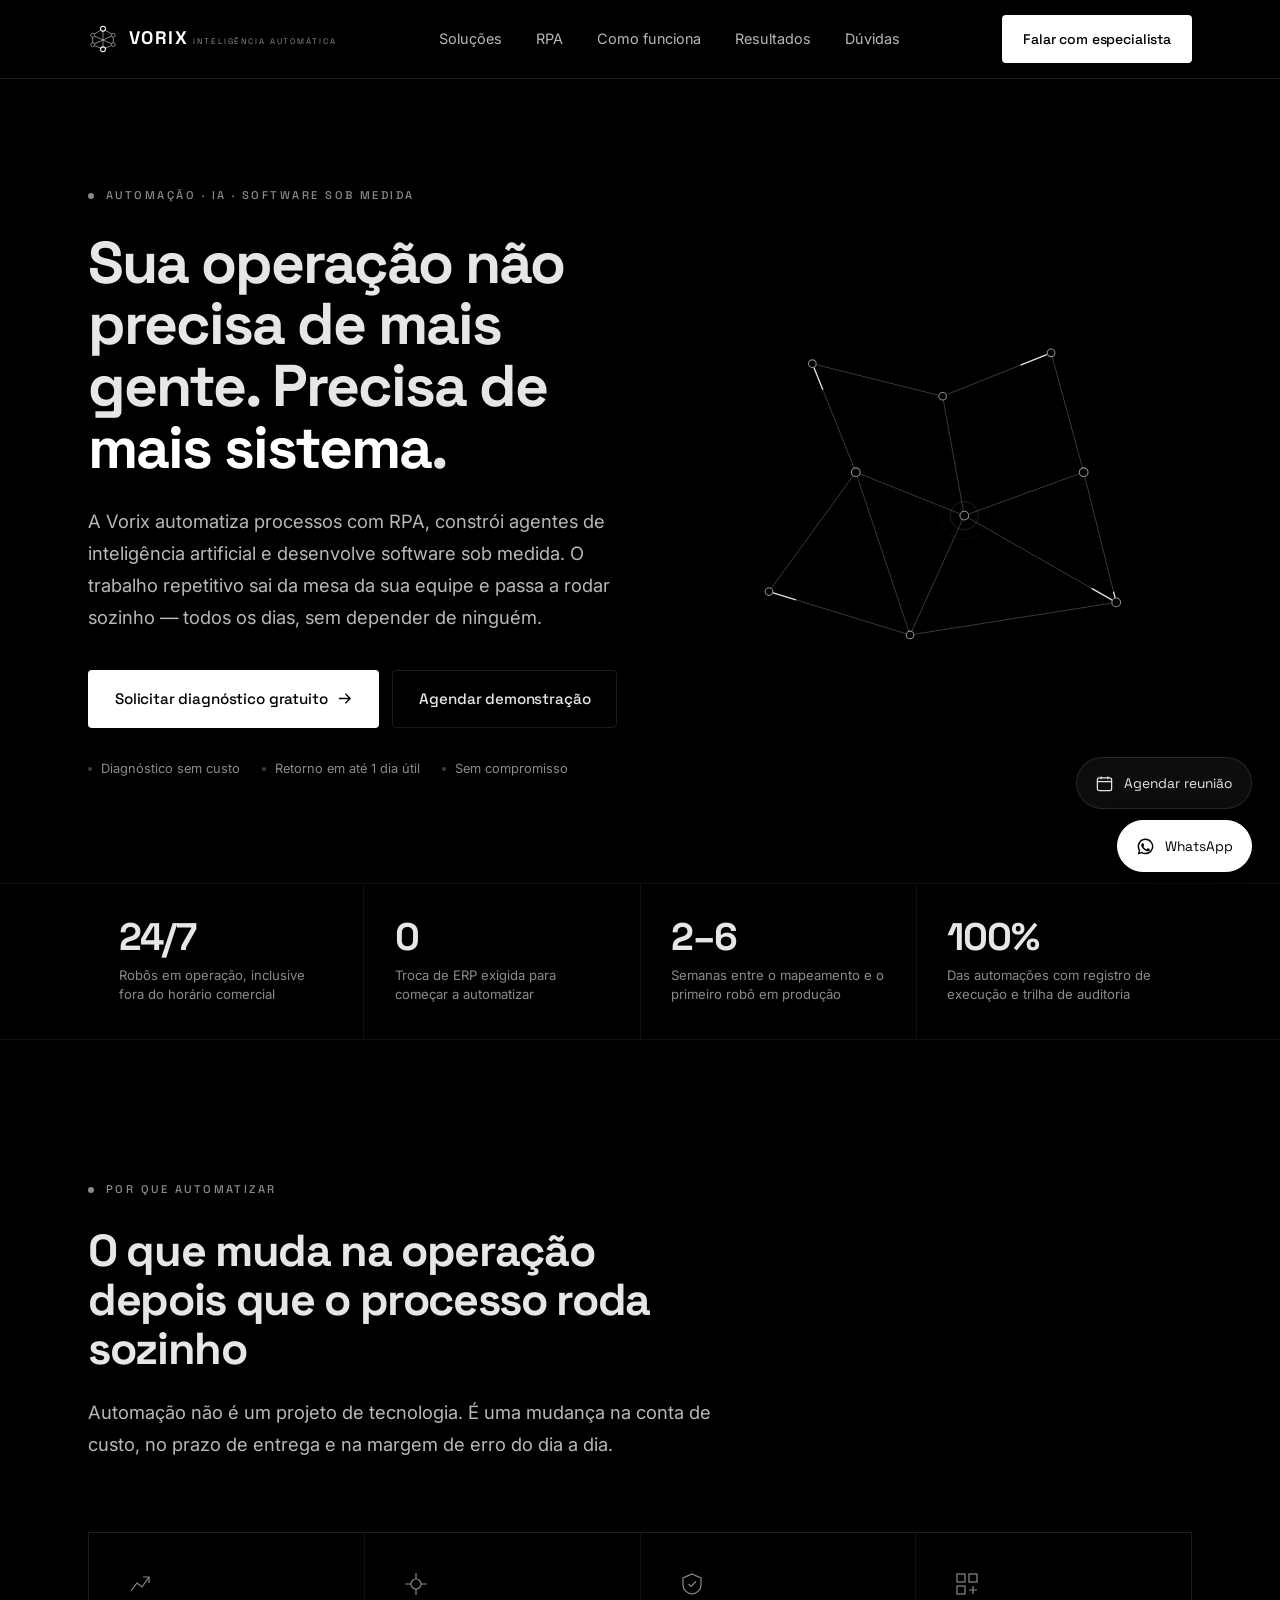
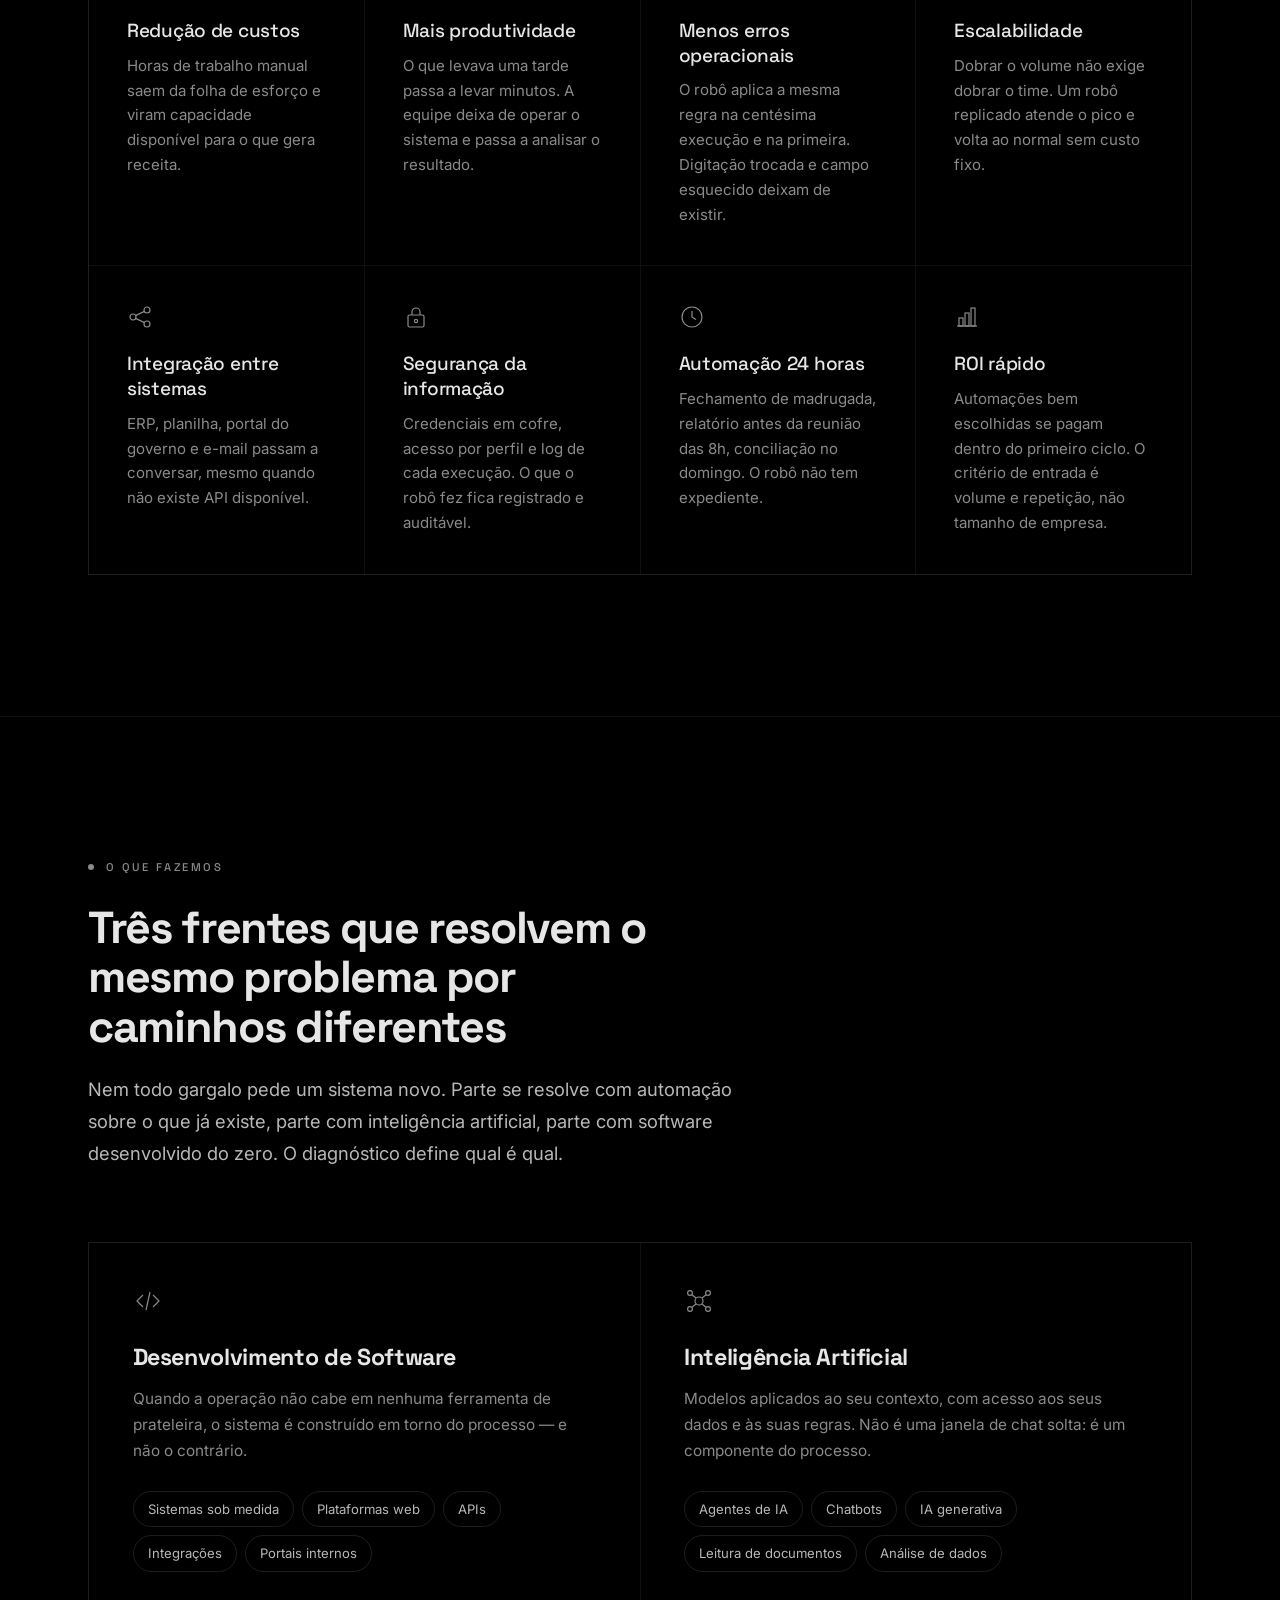
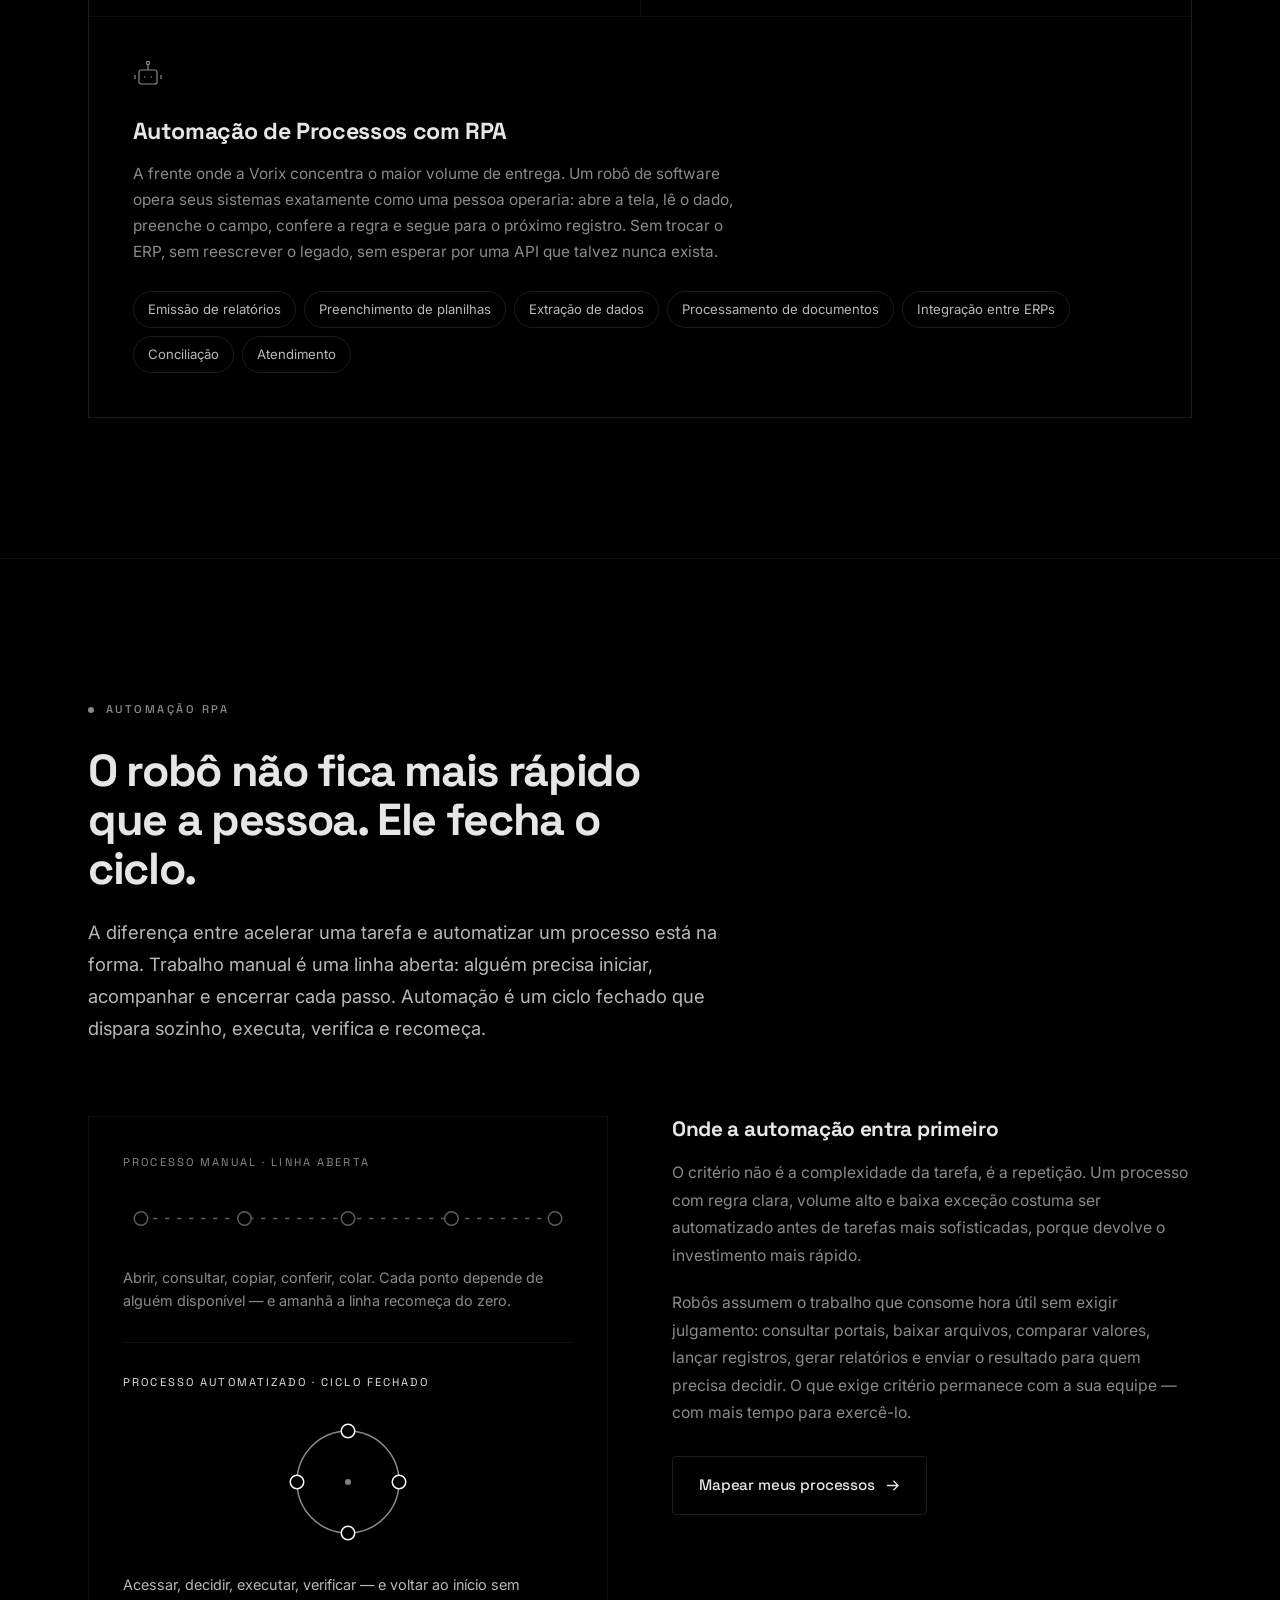
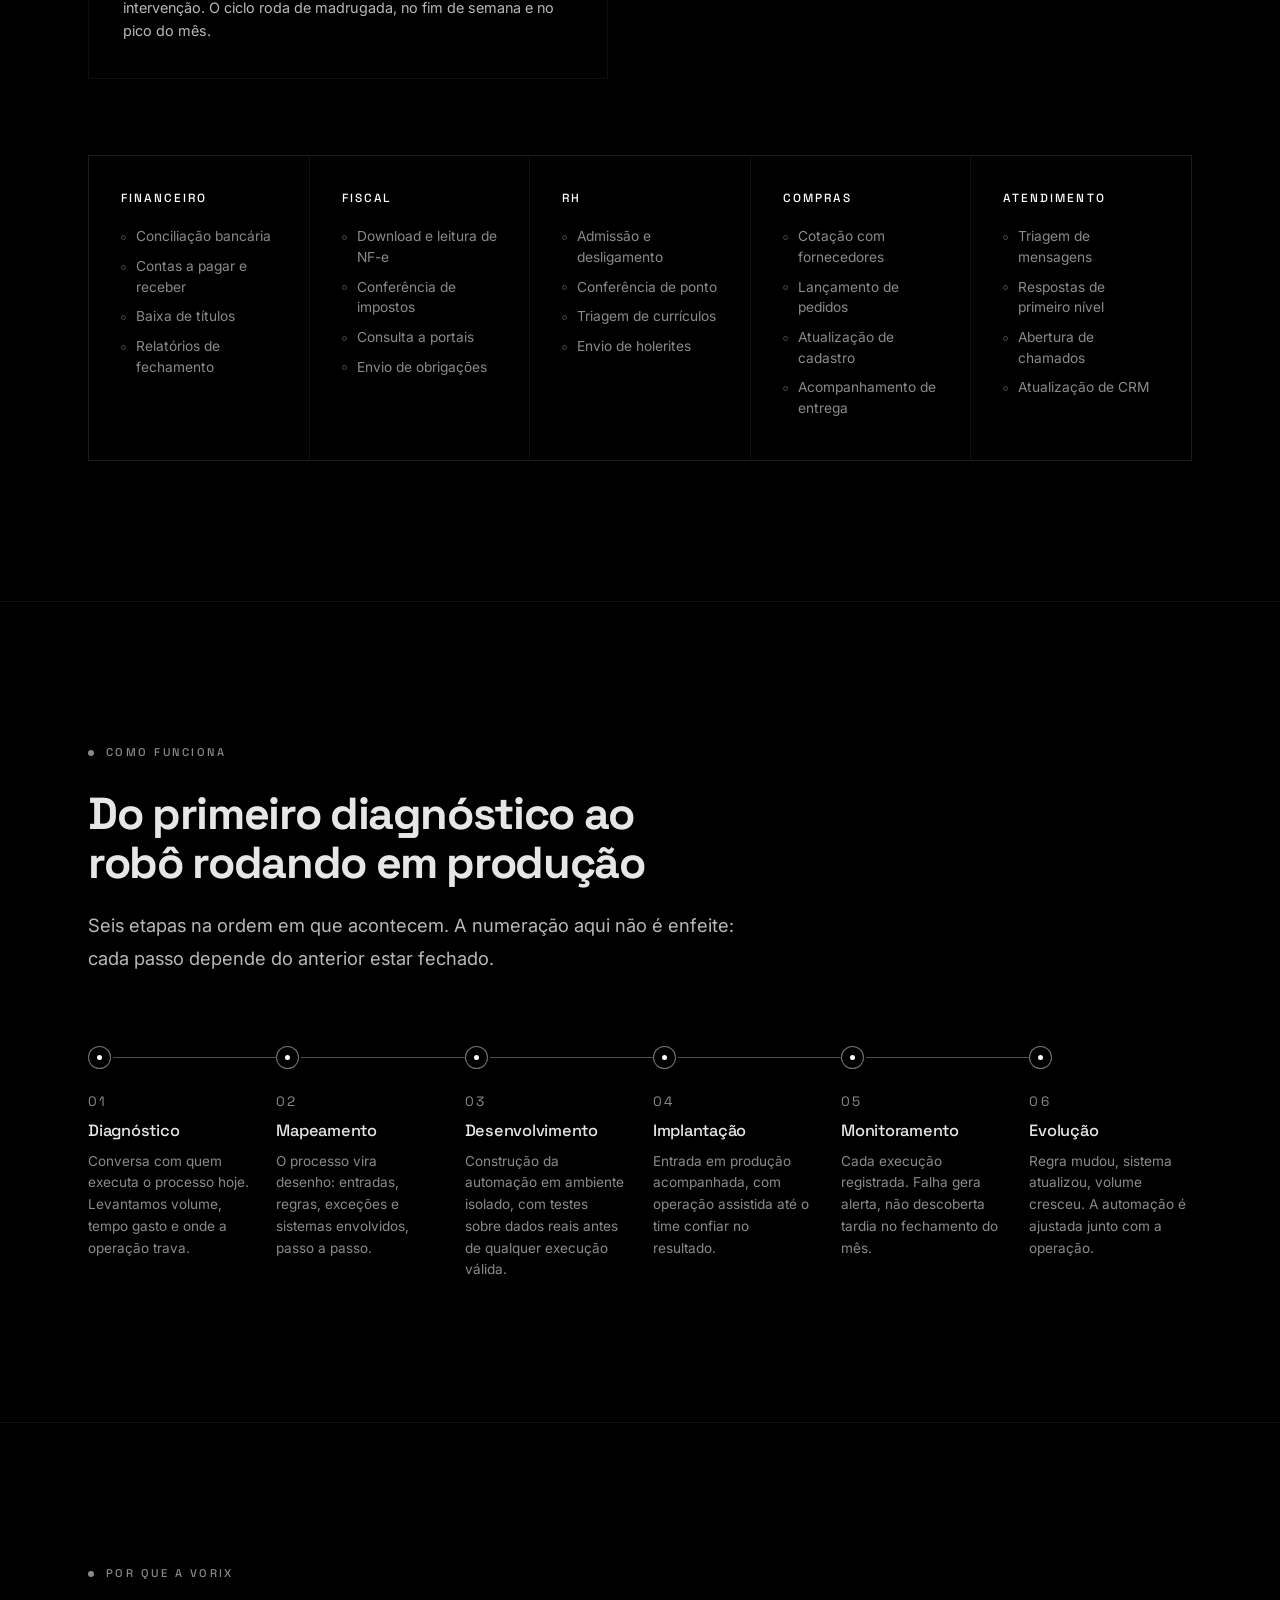
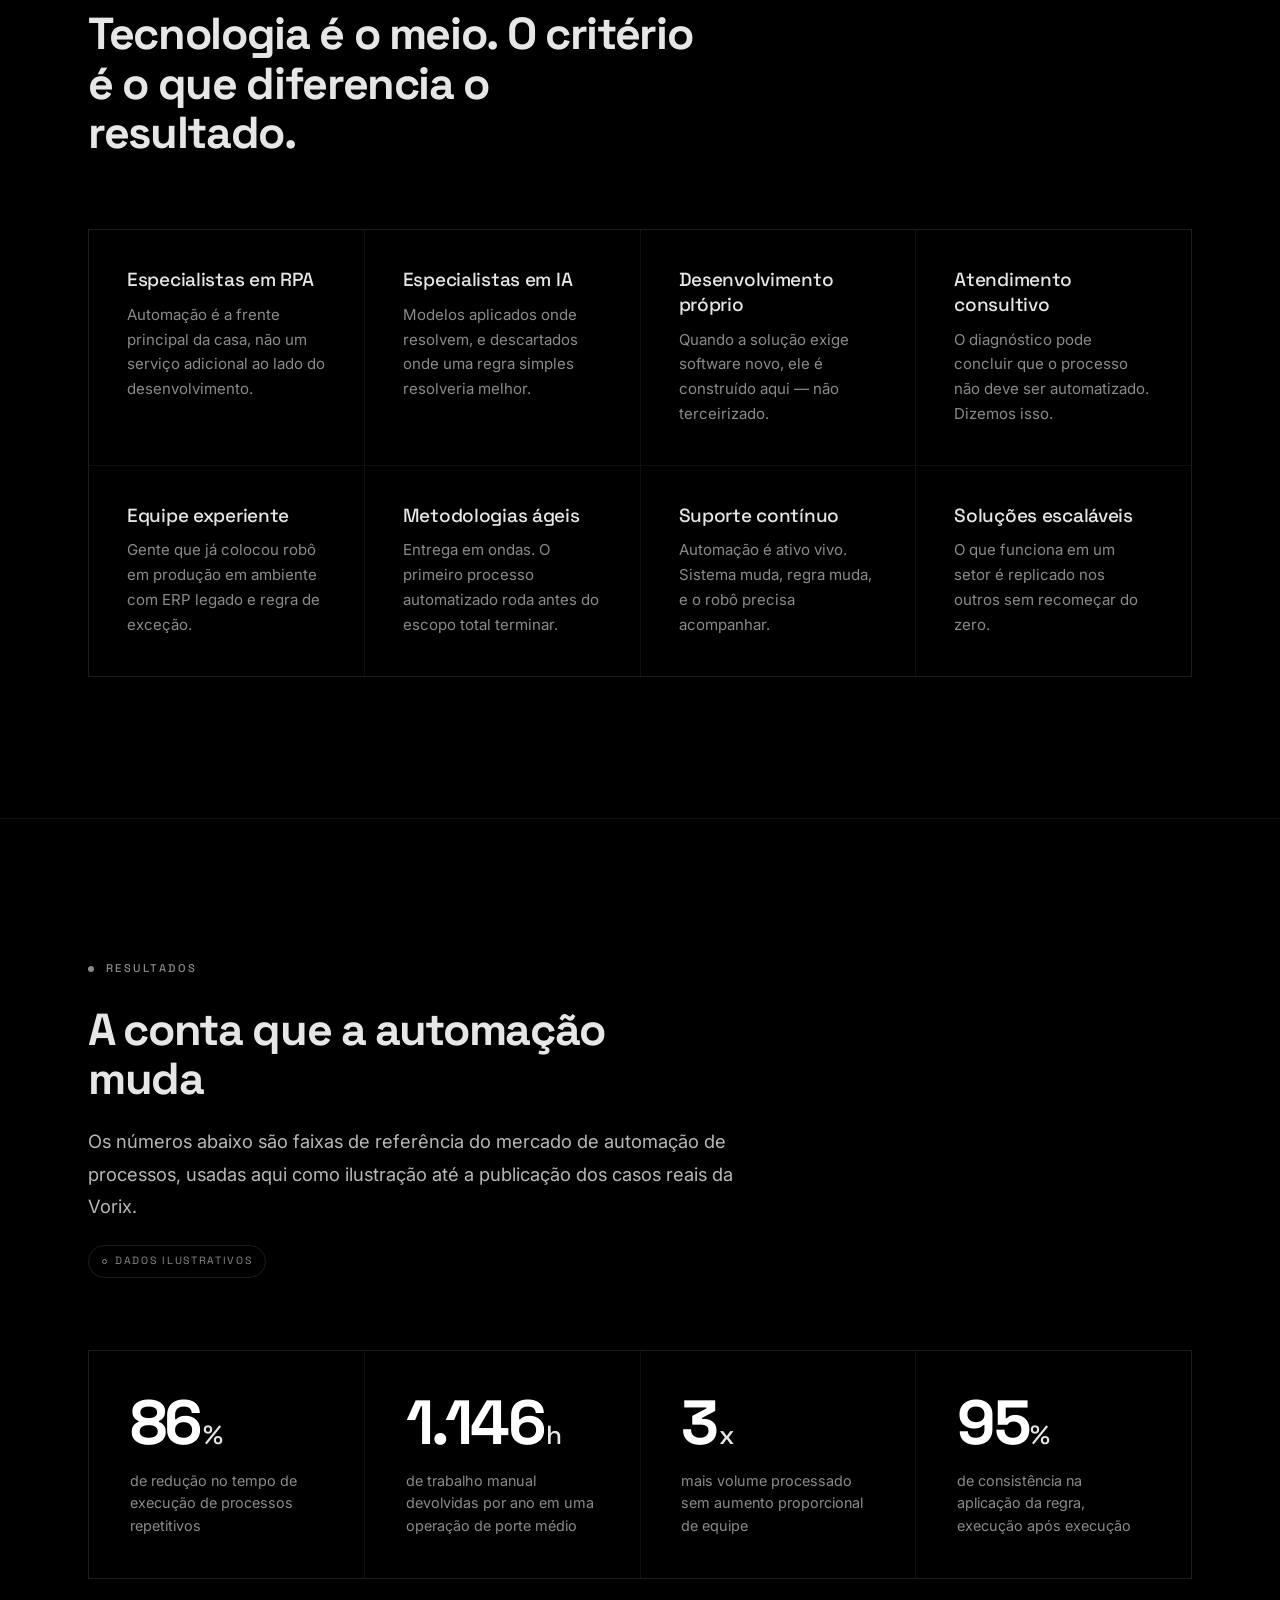
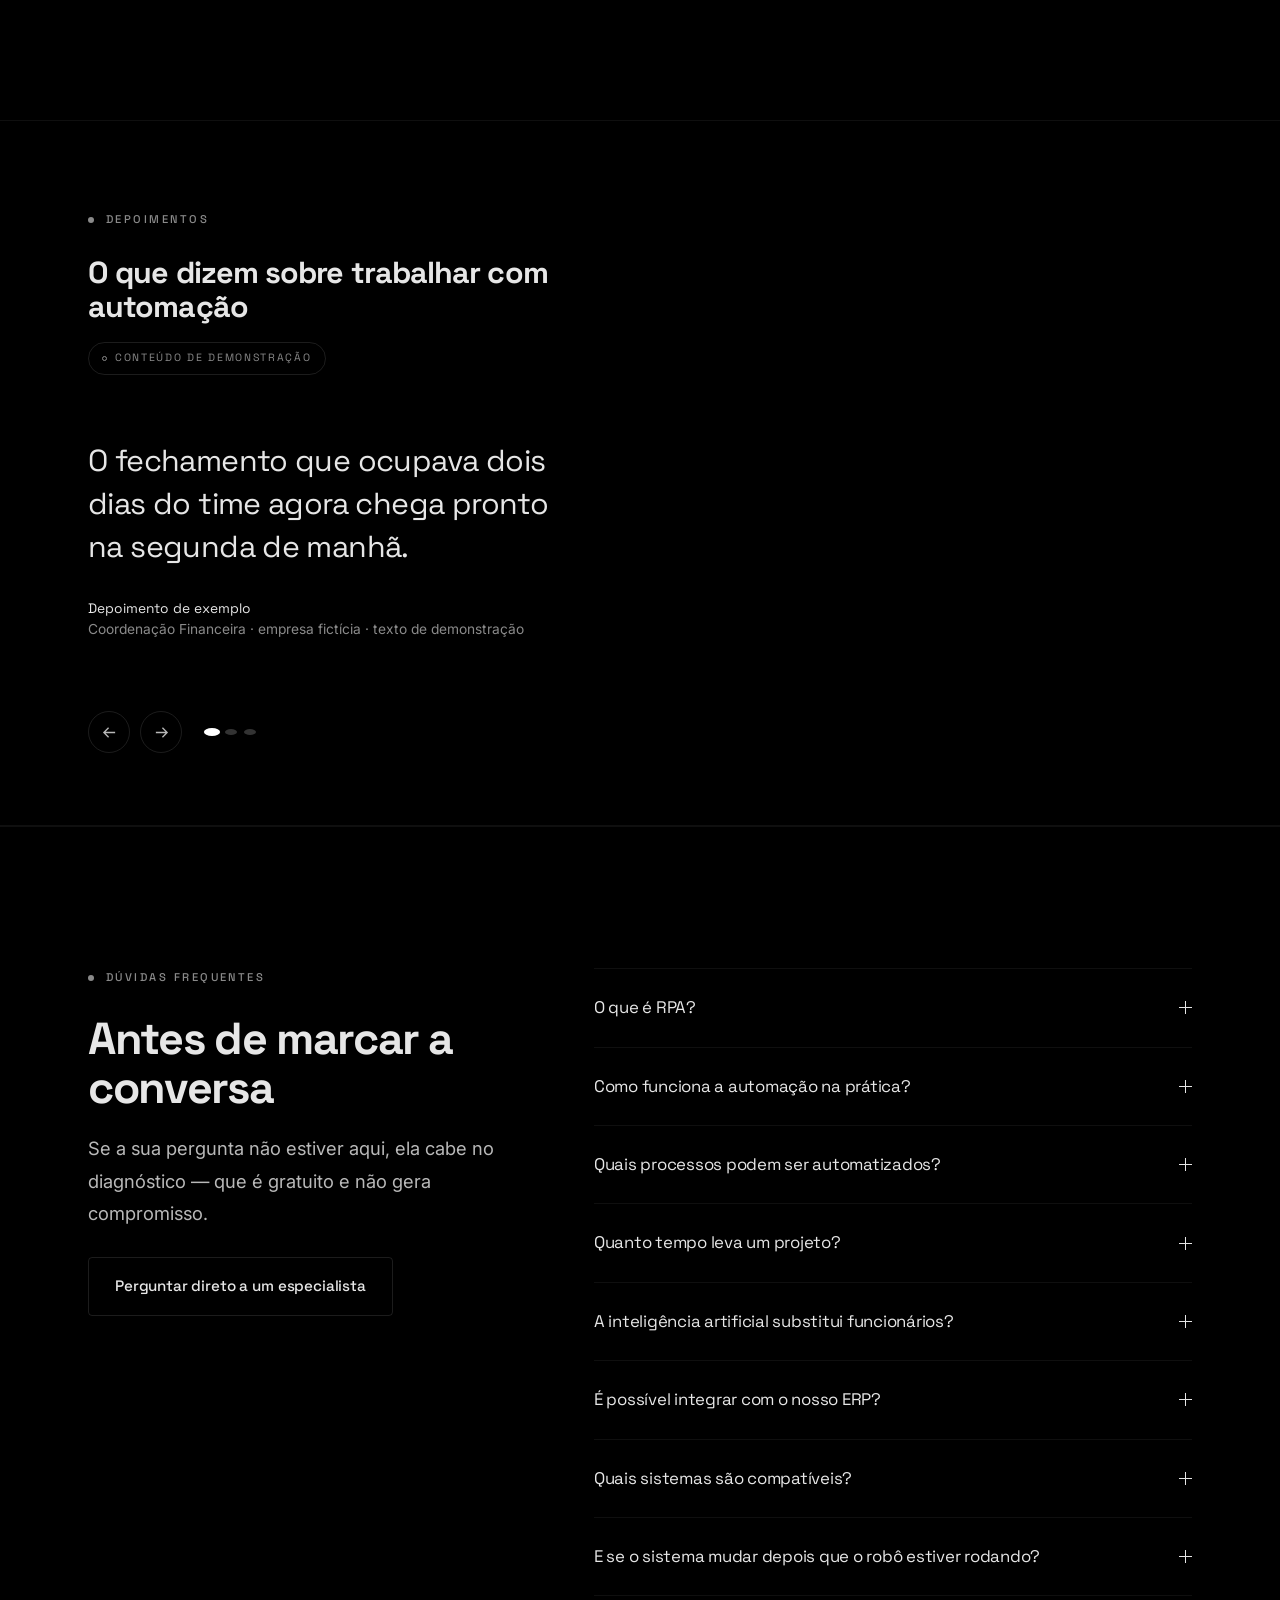
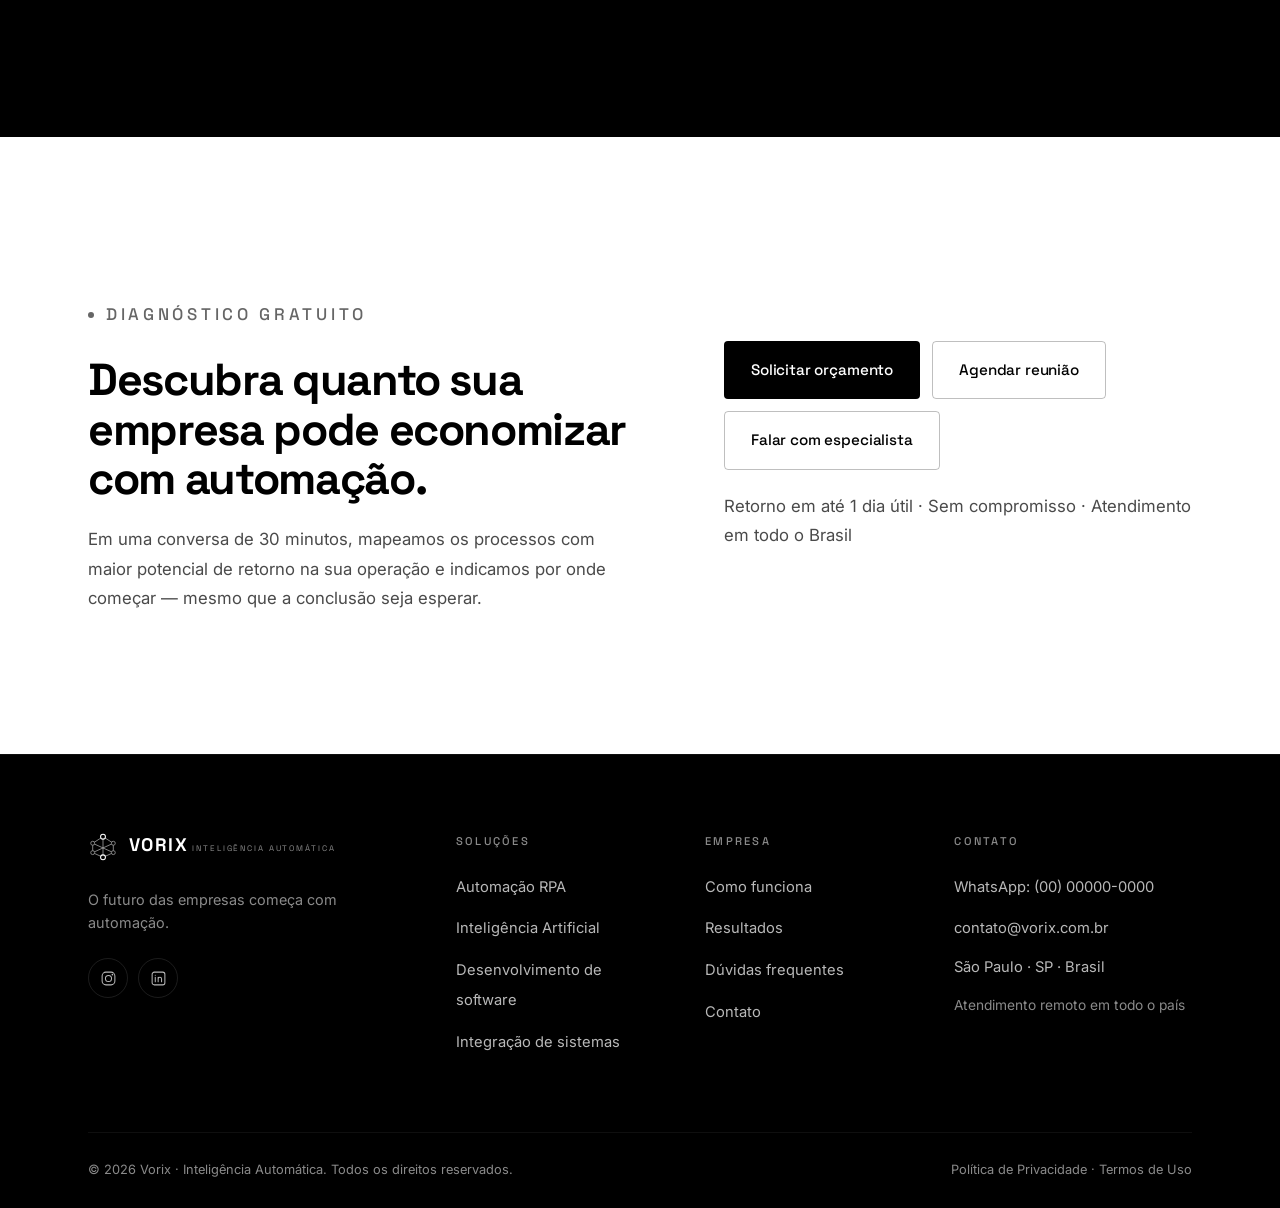
==== index.html @ 0f7dbb4d "Att - Reorganização de locais/pastas" ====
<!DOCTYPE html>
<html lang="pt-BR">
<head>
<meta charset="utf-8">
<meta name="viewport" content="width=device-width, initial-scale=1">
<title>Vorix | Automação RPA, Inteligência Artificial e Desenvolvimento de Software</title>
<meta name="description" content="A Vorix automatiza processos com RPA e Inteligência Artificial e desenvolve software sob medida. Robôs que executam tarefas repetitivas 24 horas por dia. Diagnóstico gratuito.">
<meta name="theme-color" content="#000000">
<link rel="canonical" href="https://www.vorix.com.br/">

<!-- Open Graph -->
<meta property="og:type" content="website">
<meta property="og:locale" content="pt_BR">
<meta property="og:site_name" content="Vorix | Inteligência Automática">
<meta property="og:title" content="Vorix | Automação RPA, Inteligência Artificial e Software sob medida">
<meta property="og:description" content="Reduza custos e elimine tarefas repetitivas com automação de processos, IA e desenvolvimento de software. Diagnóstico gratuito.">
<meta property="og:url" content="https://www.vorix.com.br/">
<meta property="og:image" content="https://www.vorix.com.br/og-vorix.jpg">
<meta name="twitter:card" content="summary_large_image">
<meta name="twitter:title" content="Vorix | Inteligência Automática">
<meta name="twitter:description" content="Automação RPA, Inteligência Artificial e desenvolvimento de software para empresas.">

<link rel="preconnect" href="https://fonts.googleapis.com">
<link rel="preconnect" href="https://fonts.gstatic.com" crossorigin>
<link href="https://fonts.googleapis.com/css2?family=Space+Grotesk:wght@400;500;700&family=Inter:wght@400;500&display=swap" rel="stylesheet">

<script type="application/ld+json">
{
  "@context": "https://schema.org",
  "@graph": [
    {
      "@type": "Organization",
      "@id": "https://www.vorix.com.br/#org",
      "name": "Vorix | Inteligência Automática",
      "url": "https://www.vorix.com.br/",
      "description": "Automação de processos com RPA, Inteligência Artificial e desenvolvimento de software sob medida.",
      "sameAs": ["https://www.instagram.com/vorix_ia/"],
      "address": {"@type": "PostalAddress", "addressLocality": "São Paulo", "addressRegion": "SP", "addressCountry": "BR"}
    },
    {
      "@type": "Service",
      "name": "Automação de Processos com RPA",
      "provider": {"@id": "https://www.vorix.com.br/#org"},
      "areaServed": "BR",
      "serviceType": "Robotic Process Automation",
      "description": "Robôs de software que executam tarefas repetitivas em ERPs, planilhas, portais e sistemas internos, 24 horas por dia."
    },
    {
      "@type": "FAQPage",
      "mainEntity": [
        {"@type":"Question","name":"O que é RPA?","acceptedAnswer":{"@type":"Answer","text":"RPA (Robotic Process Automation) é um software que opera outros sistemas do mesmo jeito que uma pessoa: abre telas, lê dados, preenche campos, move arquivos e aplica regras. Não exige trocar o ERP nem reescrever sistemas existentes."}},
        {"@type":"Question","name":"Quais processos podem ser automatizados?","acceptedAnswer":{"@type":"Answer","text":"Processos com regra clara, alto volume e repetição: conciliação financeira, emissão de relatórios, lançamento de notas, integração entre sistemas sem API, extração de dados de portais e triagem de documentos."}},
        {"@type":"Question","name":"Quanto tempo leva um projeto de automação?","acceptedAnswer":{"@type":"Answer","text":"Uma automação isolada costuma ir de duas a seis semanas entre mapeamento e produção. Projetos com vários processos são entregues em ondas, com o primeiro robô rodando antes do fim do escopo total."}},
        {"@type":"Question","name":"A inteligência artificial substitui funcionários?","acceptedAnswer":{"@type":"Answer","text":"Na prática ela substitui tarefas, não pessoas. O que sai da mesa é o trabalho mecânico: copiar, colar, conferir, transcrever. O que fica é decisão, exceção e relacionamento."}},
        {"@type":"Question","name":"É possível integrar com o ERP que já usamos?","acceptedAnswer":{"@type":"Answer","text":"Sim. Quando existe API, a integração é feita por ela. Quando não existe, o robô opera a interface do sistema como um usuário, o que permite automatizar softwares legados e sistemas fechados."}}
      ]
    }
  ]
}
</script>

<link rel="stylesheet" href="assets/styles.css">
</head>
<body>

<a class="skip" href="#conteudo">Ir para o conteúdo</a>

<!-- ==================== CABEÇALHO ==================== -->
<header class="header" id="header">
  <div class="wrap header__in">
    <a class="brand" href="#" aria-label="Vorix — Inteligência Automática, ir para o início">
      <svg class="brand__mark" viewBox="0 0 32 32" aria-hidden="true" fill="none">
        <path class="edge" d="M16 5 L27 12 M16 5 L5 12 M5 12 L5 22 M27 12 L27 22 M5 22 L16 27 M27 22 L16 27 M16 5 L16 27 M5 12 L27 22 M27 12 L5 22" stroke="#8A8A8A"/>
        <circle cx="16" cy="5" r="2.6" fill="#000" stroke="#FFF" stroke-width="1.1"/>
        <circle cx="27" cy="12" r="2.1" fill="#000" stroke="#8A8A8A" stroke-width="1"/>
        <circle cx="5" cy="12" r="2.1" fill="#000" stroke="#8A8A8A" stroke-width="1"/>
        <circle cx="27" cy="22" r="2.1" fill="#000" stroke="#8A8A8A" stroke-width="1"/>
        <circle cx="5" cy="22" r="2.1" fill="#000" stroke="#8A8A8A" stroke-width="1"/>
        <circle cx="16" cy="27" r="2.6" fill="#000" stroke="#FFF" stroke-width="1.1"/>
      </svg>
      <span>
        <span class="brand__word">VORIX</span>
        <span class="brand__tag">Inteligência Automática</span>
      </span>
    </a>

    <nav class="nav" aria-label="Navegação principal">
      <a href="#solucoes">Soluções</a>
      <a href="#rpa">RPA</a>
      <a href="#como-funciona">Como funciona</a>
      <a href="#resultados">Resultados</a>
      <a href="#faq">Dúvidas</a>
    </nav>

    <a class="btn btn--solid" href="#contato">Falar com especialista</a>

    <button class="burger" id="burger" aria-expanded="false" aria-controls="drawer" aria-label="Abrir menu">
      <span></span>
    </button>
  </div>
</header>

<div class="drawer" id="drawer">
  <div class="drawer__in"><div class="drawer__pad">
    <a href="#solucoes">Soluções</a>
    <a href="#rpa">Automação RPA</a>
    <a href="#como-funciona">Como funciona</a>
    <a href="#resultados">Resultados</a>
    <a href="#faq">Dúvidas</a>
    <a class="btn btn--solid" href="#contato">Falar com especialista</a>
  </div></div>
</div>

<main id="conteudo">

<!-- ==================== HERO ==================== -->
<section class="hero">
  <div class="wrap hero__grid">
    <div>
      <p class="eyebrow" data-reveal>Automação · IA · Software sob medida</p>
      <h1 data-reveal>Sua operação não precisa de mais gente. Precisa de <span class="hl">mais sistema</span>.</h1>
      <p class="lede" data-reveal>A Vorix automatiza processos com RPA, constrói agentes de inteligência artificial e desenvolve software sob medida. O trabalho repetitivo sai da mesa da sua equipe e passa a rodar sozinho — todos os dias, sem depender de ninguém.</p>
      <div class="hero__cta" data-reveal>
        <a class="btn btn--solid" href="#contato">Solicitar diagnóstico gratuito
          <svg viewBox="0 0 16 16" fill="none" aria-hidden="true"><path d="M2 8h12M9 3l5 5-5 5" stroke="currentColor" stroke-width="1.4"/></svg>
        </a>
        <a class="btn btn--ghost" href="#contato">Agendar demonstração</a>
      </div>
      <ul class="hero__meta" data-reveal>
        <li>Diagnóstico sem custo</li>
        <li>Retorno em até 1 dia útil</li>
        <li>Sem compromisso</li>
      </ul>
    </div>

    <div class="hero__art" data-reveal>
      <svg class="constellation" viewBox="0 0 460 400" role="img" aria-label="Ilustração de uma rede de nós conectados representando sistemas que se comunicam">
        <g stroke="currentColor">
          <path class="edge" d="M70 300 L150 190"/>
          <path class="edge" d="M150 190 L110 90"/>
          <path class="edge" d="M150 190 L250 230"/>
          <path class="edge" d="M250 230 L230 120"/>
          <path class="edge" d="M230 120 L110 90"/>
          <path class="edge" d="M250 230 L360 190"/>
          <path class="edge" d="M360 190 L330 80"/>
          <path class="edge" d="M330 80 L230 120"/>
          <path class="edge" d="M360 190 L390 310"/>
          <path class="edge" d="M390 310 L250 230"/>
          <path class="edge" d="M250 230 L200 340"/>
          <path class="edge" d="M200 340 L70 300"/>
          <path class="edge" d="M200 340 L390 310"/>
          <path class="edge" d="M150 190 L200 340"/>
        </g>
        <path class="signal" d="M110 90 L150 190 L250 230 L360 190 L390 310"/>
        <path class="signal signal--b" d="M70 300 L200 340 L250 230 L230 120 L330 80"/>
        <path class="signal signal--c" d="M390 310 L250 230 L150 190 L110 90"/>
        <g>
          <circle class="n pulse" cx="150" cy="190" r="4"/>
          <circle class="n" cx="110" cy="90" r="3.5"/>
          <circle class="n pulse pulse--b" cx="250" cy="230" r="4"/>
          <circle class="n" cx="230" cy="120" r="3.5"/>
          <circle class="n pulse pulse--c" cx="360" cy="190" r="4"/>
          <circle class="n" cx="330" cy="80" r="3.5"/>
          <circle class="n" cx="70" cy="300" r="3.5"/>
          <circle class="n pulse pulse--d" cx="390" cy="310" r="4"/>
          <circle class="n" cx="200" cy="340" r="3.5"/>
        </g>
        <g class="n--live">
          <circle cx="250" cy="230" r="13" fill="none" stroke="currentColor" stroke-width=".6" opacity=".35"/>
          <circle cx="250" cy="230" r="22" fill="none" stroke="currentColor" stroke-width=".4" opacity=".18"/>
        </g>
      </svg>
    </div>
  </div>
</section>

<!-- ==================== FAIXA DE NÚMEROS ==================== -->
<section class="strip" aria-label="Indicadores de operação">
  <div class="wrap">
    <div class="strip__in">
      <div class="strip__i"><p class="strip__n">24/7</p><p class="strip__l">Robôs em operação, inclusive fora do horário comercial</p></div>
      <div class="strip__i"><p class="strip__n">0</p><p class="strip__l">Troca de ERP exigida para começar a automatizar</p></div>
      <div class="strip__i"><p class="strip__n">2–6</p><p class="strip__l">Semanas entre o mapeamento e o primeiro robô em produção</p></div>
      <div class="strip__i"><p class="strip__n">100%</p><p class="strip__l">Das automações com registro de execução e trilha de auditoria</p></div>
    </div>
  </div>
</section>

<!-- ==================== BENEFÍCIOS ==================== -->
<section class="section" aria-labelledby="beneficios-t">
  <div class="wrap">
    <div class="head" data-reveal>
      <p class="eyebrow">Por que automatizar</p>
      <h2 id="beneficios-t">O que muda na operação depois que o processo roda sozinho</h2>
      <p class="lede">Automação não é um projeto de tecnologia. É uma mudança na conta de custo, no prazo de entrega e na margem de erro do dia a dia.</p>
    </div>

    <div class="grid grid--4" data-reveal>
      <article class="cell">
        <svg class="cell__icon" width="26" height="26" viewBox="0 0 26 26" fill="none" aria-hidden="true"><path d="M4 20 L10 12 L15 16 L22 6" stroke="currentColor" stroke-width="1.2"/><path d="M22 12V6h-6" stroke="currentColor" stroke-width="1.2"/></svg>
        <h3>Redução de custos</h3>
        <p>Horas de trabalho manual saem da folha de esforço e viram capacidade disponível para o que gera receita.</p>
      </article>
      <article class="cell">
        <svg class="cell__icon" width="26" height="26" viewBox="0 0 26 26" fill="none" aria-hidden="true"><path d="M13 2v6M13 18v6M2 13h6M18 13h6" stroke="currentColor" stroke-width="1.2"/><circle cx="13" cy="13" r="5" stroke="currentColor" stroke-width="1.2"/></svg>
        <h3>Mais produtividade</h3>
        <p>O que levava uma tarde passa a levar minutos. A equipe deixa de operar o sistema e passa a analisar o resultado.</p>
      </article>
      <article class="cell">
        <svg class="cell__icon" width="26" height="26" viewBox="0 0 26 26" fill="none" aria-hidden="true"><path d="M13 3l9 4v7c0 5-4 8.5-9 9-5-.5-9-4-9-9V7l9-4z" stroke="currentColor" stroke-width="1.2"/><path d="M9.5 13l2.5 2.5 5-5" stroke="currentColor" stroke-width="1.2"/></svg>
        <h3>Menos erros operacionais</h3>
        <p>O robô aplica a mesma regra na centésima execução e na primeira. Digitação trocada e campo esquecido deixam de existir.</p>
      </article>
      <article class="cell">
        <svg class="cell__icon" width="26" height="26" viewBox="0 0 26 26" fill="none" aria-hidden="true"><rect x="3" y="3" width="8" height="8" stroke="currentColor" stroke-width="1.2"/><rect x="15" y="3" width="8" height="8" stroke="currentColor" stroke-width="1.2"/><rect x="3" y="15" width="8" height="8" stroke="currentColor" stroke-width="1.2"/><path d="M15 19h8M19 15v8" stroke="currentColor" stroke-width="1.2"/></svg>
        <h3>Escalabilidade</h3>
        <p>Dobrar o volume não exige dobrar o time. Um robô replicado atende o pico e volta ao normal sem custo fixo.</p>
      </article>
      <article class="cell">
        <svg class="cell__icon" width="26" height="26" viewBox="0 0 26 26" fill="none" aria-hidden="true"><circle cx="6" cy="13" r="3" stroke="currentColor" stroke-width="1.2"/><circle cx="20" cy="6" r="3" stroke="currentColor" stroke-width="1.2"/><circle cx="20" cy="20" r="3" stroke="currentColor" stroke-width="1.2"/><path d="M8.6 11.6 17.4 7.4M8.6 14.4l8.8 4.2" stroke="currentColor" stroke-width="1.2"/></svg>
        <h3>Integração entre sistemas</h3>
        <p>ERP, planilha, portal do governo e e-mail passam a conversar, mesmo quando não existe API disponível.</p>
      </article>
      <article class="cell">
        <svg class="cell__icon" width="26" height="26" viewBox="0 0 26 26" fill="none" aria-hidden="true"><rect x="5" y="11" width="16" height="12" rx="1.5" stroke="currentColor" stroke-width="1.2"/><path d="M9 11V8a4 4 0 0 1 8 0v3" stroke="currentColor" stroke-width="1.2"/><circle cx="13" cy="17" r="1.6" stroke="currentColor" stroke-width="1.2"/></svg>
        <h3>Segurança da informação</h3>
        <p>Credenciais em cofre, acesso por perfil e log de cada execução. O que o robô fez fica registrado e auditável.</p>
      </article>
      <article class="cell">
        <svg class="cell__icon" width="26" height="26" viewBox="0 0 26 26" fill="none" aria-hidden="true"><circle cx="13" cy="13" r="10" stroke="currentColor" stroke-width="1.2"/><path d="M13 7v6l4 2.5" stroke="currentColor" stroke-width="1.2"/></svg>
        <h3>Automação 24 horas</h3>
        <p>Fechamento de madrugada, relatório antes da reunião das 8h, conciliação no domingo. O robô não tem expediente.</p>
      </article>
      <article class="cell">
        <svg class="cell__icon" width="26" height="26" viewBox="0 0 26 26" fill="none" aria-hidden="true"><path d="M3 22h20" stroke="currentColor" stroke-width="1.2"/><rect x="5" y="14" width="4" height="8" stroke="currentColor" stroke-width="1.2"/><rect x="11" y="9" width="4" height="13" stroke="currentColor" stroke-width="1.2"/><rect x="17" y="4" width="4" height="18" stroke="currentColor" stroke-width="1.2"/></svg>
        <h3>ROI rápido</h3>
        <p>Automações bem escolhidas se pagam dentro do primeiro ciclo. O critério de entrada é volume e repetição, não tamanho de empresa.</p>
      </article>
    </div>
  </div>
</section>

<!-- ==================== O QUE FAZEMOS ==================== -->
<section class="section section--edge" id="solucoes" aria-labelledby="solucoes-t">
  <div class="wrap">
    <div class="head" data-reveal>
      <p class="eyebrow">O que fazemos</p>
      <h2 id="solucoes-t">Três frentes que resolvem o mesmo problema por caminhos diferentes</h2>
      <p class="lede">Nem todo gargalo pede um sistema novo. Parte se resolve com automação sobre o que já existe, parte com inteligência artificial, parte com software desenvolvido do zero. O diagnóstico define qual é qual.</p>
    </div>

    <div class="svc" data-reveal>
      <article class="svc__card">
        <svg class="svc__ico" width="30" height="30" viewBox="0 0 30 30" fill="none" aria-hidden="true"><path d="M10 9 4 15l6 6M20 9l6 6-6 6M17 6l-4 18" stroke="currentColor" stroke-width="1.2"/></svg>
        <h3>Desenvolvimento de Software</h3>
        <p>Quando a operação não cabe em nenhuma ferramenta de prateleira, o sistema é construído em torno do processo — e não o contrário.</p>
        <ul class="svc__list">
          <li>Sistemas sob medida</li><li>Plataformas web</li><li>APIs</li><li>Integrações</li><li>Portais internos</li>
        </ul>
      </article>

      <article class="svc__card">
        <svg class="svc__ico" width="30" height="30" viewBox="0 0 30 30" fill="none" aria-hidden="true"><circle cx="15" cy="15" r="4" stroke="currentColor" stroke-width="1.2"/><circle cx="6" cy="7" r="2.4" stroke="currentColor" stroke-width="1.2"/><circle cx="24" cy="7" r="2.4" stroke="currentColor" stroke-width="1.2"/><circle cx="6" cy="23" r="2.4" stroke="currentColor" stroke-width="1.2"/><circle cx="24" cy="23" r="2.4" stroke="currentColor" stroke-width="1.2"/><path d="M8 8.7 12 12M22 8.7 18 12M8 21.3 12 18M22 21.3 18 18" stroke="currentColor" stroke-width="1.2"/></svg>
        <h3>Inteligência Artificial</h3>
        <p>Modelos aplicados ao seu contexto, com acesso aos seus dados e às suas regras. Não é uma janela de chat solta: é um componente do processo.</p>
        <ul class="svc__list">
          <li>Agentes de IA</li><li>Chatbots</li><li>IA generativa</li><li>Leitura de documentos</li><li>Análise de dados</li>
        </ul>
      </article>

      <article class="svc__card svc__card--wide">
        <svg class="svc__ico" width="30" height="30" viewBox="0 0 30 30" fill="none" aria-hidden="true"><rect x="6" y="10" width="18" height="14" rx="2" stroke="currentColor" stroke-width="1.2"/><path d="M15 4v6M11 17h1.5M17.5 17H19" stroke="currentColor" stroke-width="1.2"/><circle cx="15" cy="3" r="1.6" stroke="currentColor" stroke-width="1.2"/><path d="M2 15v4M28 15v4" stroke="currentColor" stroke-width="1.2"/></svg>
        <h3>Automação de Processos com RPA</h3>
        <p>A frente onde a Vorix concentra o maior volume de entrega. Um robô de software opera seus sistemas exatamente como uma pessoa operaria: abre a tela, lê o dado, preenche o campo, confere a regra e segue para o próximo registro. Sem trocar o ERP, sem reescrever o legado, sem esperar por uma API que talvez nunca exista.</p>
        <ul class="svc__list">
          <li>Emissão de relatórios</li><li>Preenchimento de planilhas</li><li>Extração de dados</li><li>Processamento de documentos</li><li>Integração entre ERPs</li><li>Conciliação</li><li>Atendimento</li>
        </ul>
      </article>
    </div>
  </div>
</section>

<!-- ==================== RPA EM PROFUNDIDADE ==================== -->
<section class="section section--edge" id="rpa" aria-labelledby="rpa-t">
  <div class="wrap">
    <div class="head" data-reveal>
      <p class="eyebrow">Automação RPA</p>
      <h2 id="rpa-t">O robô não fica mais rápido que a pessoa. Ele fecha o ciclo.</h2>
      <p class="lede">A diferença entre acelerar uma tarefa e automatizar um processo está na forma. Trabalho manual é uma linha aberta: alguém precisa iniciar, acompanhar e encerrar cada passo. Automação é um ciclo fechado que dispara sozinho, executa, verifica e recomeça.</p>
    </div>

    <div class="rpa__top">
      <div class="rpa__cycle" data-reveal>
        <div class="cmp">
          <div class="cmp__row">
            <p class="cmp__t">Processo manual · linha aberta</p>
            <svg class="cmp__svg" viewBox="0 0 300 34" fill="none" aria-hidden="true">
              <path class="dash" d="M12 17h276" stroke="currentColor" stroke-width="1"/>
              <circle cx="12" cy="17" r="4.5" fill="#000" stroke="currentColor"/>
              <circle cx="81" cy="17" r="4.5" fill="#000" stroke="currentColor"/>
              <circle cx="150" cy="17" r="4.5" fill="#000" stroke="currentColor"/>
              <circle cx="219" cy="17" r="4.5" fill="#000" stroke="currentColor"/>
              <circle cx="288" cy="17" r="4.5" fill="#000" stroke="currentColor"/>
            </svg>
            <p class="cmp__d">Abrir, consultar, copiar, conferir, colar. Cada ponto depende de alguém disponível — e amanhã a linha recomeça do zero.</p>
          </div>

          <div class="cmp__row cmp__row--on">
            <p class="cmp__t">Processo automatizado · ciclo fechado</p>
            <svg class="cmp__svg" viewBox="0 0 300 92" fill="none" aria-hidden="true">
              <circle cx="150" cy="46" r="34" stroke="currentColor" stroke-width="1" opacity=".55"/>
              <g class="orbit">
                <circle cx="150" cy="12" r="4.5" fill="#000" stroke="currentColor"/>
                <circle cx="184" cy="46" r="4.5" fill="#000" stroke="currentColor"/>
                <circle cx="150" cy="80" r="4.5" fill="#000" stroke="currentColor"/>
                <circle cx="116" cy="46" r="4.5" fill="#000" stroke="currentColor"/>
              </g>
              <circle cx="150" cy="46" r="2" fill="currentColor" opacity=".5"/>
            </svg>
            <p class="cmp__d">Acessar, decidir, executar, verificar — e voltar ao início sem intervenção. O ciclo roda de madrugada, no fim de semana e no pico do mês.</p>
          </div>
        </div>
      </div>

      <div data-reveal>
        <h3 style="font-size:1.3rem;font-weight:700;margin-bottom:16px">Onde a automação entra primeiro</h3>
        <p style="font-size:.98rem;line-height:1.75;color:var(--mute);margin-bottom:20px">O critério não é a complexidade da tarefa, é a repetição. Um processo com regra clara, volume alto e baixa exceção costuma ser automatizado antes de tarefas mais sofisticadas, porque devolve o investimento mais rápido.</p>
        <p style="font-size:.98rem;line-height:1.75;color:var(--mute)">Robôs assumem o trabalho que consome hora útil sem exigir julgamento: consultar portais, baixar arquivos, comparar valores, lançar registros, gerar relatórios e enviar o resultado para quem precisa decidir. O que exige critério permanece com a sua equipe — com mais tempo para exercê-lo.</p>
        <a class="btn btn--ghost" href="#contato" style="margin-top:30px">Mapear meus processos
          <svg viewBox="0 0 16 16" fill="none" aria-hidden="true"><path d="M2 8h12M9 3l5 5-5 5" stroke="currentColor" stroke-width="1.4"/></svg>
        </a>
      </div>
    </div>

    <div class="areas" data-reveal>
      <div class="area">
        <h4>Financeiro</h4>
        <ul>
          <li>Conciliação bancária</li>
          <li>Contas a pagar e receber</li>
          <li>Baixa de títulos</li>
          <li>Relatórios de fechamento</li>
        </ul>
      </div>
      <div class="area">
        <h4>Fiscal</h4>
        <ul>
          <li>Download e leitura de NF-e</li>
          <li>Conferência de impostos</li>
          <li>Consulta a portais</li>
          <li>Envio de obrigações</li>
        </ul>
      </div>
      <div class="area">
        <h4>RH</h4>
        <ul>
          <li>Admissão e desligamento</li>
          <li>Conferência de ponto</li>
          <li>Triagem de currículos</li>
          <li>Envio de holerites</li>
        </ul>
      </div>
      <div class="area">
        <h4>Compras</h4>
        <ul>
          <li>Cotação com fornecedores</li>
          <li>Lançamento de pedidos</li>
          <li>Atualização de cadastro</li>
          <li>Acompanhamento de entrega</li>
        </ul>
      </div>
      <div class="area">
        <h4>Atendimento</h4>
        <ul>
          <li>Triagem de mensagens</li>
          <li>Respostas de primeiro nível</li>
          <li>Abertura de chamados</li>
          <li>Atualização de CRM</li>
        </ul>
      </div>
    </div>
  </div>
</section>

<!-- ==================== COMO FUNCIONA ==================== -->
<section class="section section--edge" id="como-funciona" aria-labelledby="como-t">
  <div class="wrap">
    <div class="head" data-reveal>
      <p class="eyebrow">Como funciona</p>
      <h2 id="como-t">Do primeiro diagnóstico ao robô rodando em produção</h2>
      <p class="lede">Seis etapas na ordem em que acontecem. A numeração aqui não é enfeite: cada passo depende do anterior estar fechado.</p>
    </div>

    <div class="flow" data-reveal data-reveal-flow>
      <ol class="flow__steps">
        <li class="step">
          <div class="step__dot" aria-hidden="true"></div>
          <p class="step__n">01</p>
          <h3>Diagnóstico</h3>
          <p>Conversa com quem executa o processo hoje. Levantamos volume, tempo gasto e onde a operação trava.</p>
        </li>
        <li class="step">
          <div class="step__dot" aria-hidden="true"></div>
          <p class="step__n">02</p>
          <h3>Mapeamento</h3>
          <p>O processo vira desenho: entradas, regras, exceções e sistemas envolvidos, passo a passo.</p>
        </li>
        <li class="step">
          <div class="step__dot" aria-hidden="true"></div>
          <p class="step__n">03</p>
          <h3>Desenvolvimento</h3>
          <p>Construção da automação em ambiente isolado, com testes sobre dados reais antes de qualquer execução válida.</p>
        </li>
        <li class="step">
          <div class="step__dot" aria-hidden="true"></div>
          <p class="step__n">04</p>
          <h3>Implantação</h3>
          <p>Entrada em produção acompanhada, com operação assistida até o time confiar no resultado.</p>
        </li>
        <li class="step">
          <div class="step__dot" aria-hidden="true"></div>
          <p class="step__n">05</p>
          <h3>Monitoramento</h3>
          <p>Cada execução registrada. Falha gera alerta, não descoberta tardia no fechamento do mês.</p>
        </li>
        <li class="step">
          <div class="step__dot" aria-hidden="true"></div>
          <p class="step__n">06</p>
          <h3>Evolução</h3>
          <p>Regra mudou, sistema atualizou, volume cresceu. A automação é ajustada junto com a operação.</p>
        </li>
      </ol>
    </div>
  </div>
</section>

<!-- ==================== POR QUE A VORIX ==================== -->
<section class="section section--edge" aria-labelledby="porque-t">
  <div class="wrap">
    <div class="head" data-reveal>
      <p class="eyebrow">Por que a Vorix</p>
      <h2 id="porque-t">Tecnologia é o meio. O critério é o que diferencia o resultado.</h2>
    </div>

    <div class="grid grid--4" data-reveal>
      <article class="cell"><h3>Especialistas em RPA</h3><p>Automação é a frente principal da casa, não um serviço adicional ao lado do desenvolvimento.</p></article>
      <article class="cell"><h3>Especialistas em IA</h3><p>Modelos aplicados onde resolvem, e descartados onde uma regra simples resolveria melhor.</p></article>
      <article class="cell"><h3>Desenvolvimento próprio</h3><p>Quando a solução exige software novo, ele é construído aqui — não terceirizado.</p></article>
      <article class="cell"><h3>Atendimento consultivo</h3><p>O diagnóstico pode concluir que o processo não deve ser automatizado. Dizemos isso.</p></article>
      <article class="cell"><h3>Equipe experiente</h3><p>Gente que já colocou robô em produção em ambiente com ERP legado e regra de exceção.</p></article>
      <article class="cell"><h3>Metodologias ágeis</h3><p>Entrega em ondas. O primeiro processo automatizado roda antes do escopo total terminar.</p></article>
      <article class="cell"><h3>Suporte contínuo</h3><p>Automação é ativo vivo. Sistema muda, regra muda, e o robô precisa acompanhar.</p></article>
      <article class="cell"><h3>Soluções escaláveis</h3><p>O que funciona em um setor é replicado nos outros sem recomeçar do zero.</p></article>
    </div>
  </div>
</section>

<!-- ==================== RESULTADOS ==================== -->
<section class="section section--edge" id="resultados" aria-labelledby="result-t">
  <div class="wrap">
    <div class="head" data-reveal>
      <p class="eyebrow">Resultados</p>
      <h2 id="result-t">A conta que a automação muda</h2>
      <p class="lede">Os números abaixo são faixas de referência do mercado de automação de processos, usadas aqui como ilustração até a publicação dos casos reais da Vorix.</p>
      <p style="margin-top:22px"><span class="demo-tag">Dados ilustrativos</span></p>
    </div>

    <div class="kpi" data-reveal>
      <div class="kpi__i"><p class="kpi__n"><span data-count="90">0</span><small>%</small></p><p class="kpi__l">de redução no tempo de execução de processos repetitivos</p></div>
      <div class="kpi__i"><p class="kpi__n"><span data-count="1200">0</span><small>h</small></p><p class="kpi__l">de trabalho manual devolvidas por ano em uma operação de porte médio</p></div>
      <div class="kpi__i"><p class="kpi__n"><span data-count="3">0</span><small>x</small></p><p class="kpi__l">mais volume processado sem aumento proporcional de equipe</p></div>
      <div class="kpi__i"><p class="kpi__n"><span data-count="99">0</span><small>%</small></p><p class="kpi__l">de consistência na aplicação da regra, execução após execução</p></div>
    </div>
  </div>
</section>

<!-- ==================== DEPOIMENTOS ==================== -->
<section class="quotes" id="depoimentos" aria-labelledby="dep-t" aria-roledescription="carrossel">
  <div class="wrap">
    <div style="padding-top:clamp(64px,7vw,92px)" data-reveal>
      <p class="eyebrow">Depoimentos</p>
      <h2 id="dep-t" style="font-size:clamp(1.4rem,2.4vw,1.9rem);max-width:30ch">O que dizem sobre trabalhar com automação</h2>
      <p style="margin-top:18px"><span class="demo-tag">Conteúdo de demonstração</span></p>
    </div>

    <div class="quotes__win">
      <div class="quotes__track" id="track" aria-live="polite">
      <figure class="quote">
        <blockquote>O fechamento que ocupava dois dias do time agora chega pronto na segunda de manhã.</blockquote>
        <figcaption><cite>Depoimento de exemplo</cite>Coordenação Financeira · empresa fictícia · texto de demonstração</figcaption>
      </figure>
      <figure class="quote">
        <blockquote>A primeira automação pagou o projeto antes do segundo processo entrar no ar.</blockquote>
        <figcaption><cite>Depoimento de exemplo</cite>Diretoria de Operações · empresa fictícia · texto de demonstração</figcaption>
      </figure>
      <figure class="quote">
        <blockquote>Ninguém foi substituído. O que sumiu foi a parte do trabalho que ninguém queria fazer.</blockquote>
        <figcaption><cite>Depoimento de exemplo</cite>Gerência de RH · empresa fictícia · texto de demonstração</figcaption>
      </figure>
      </div>
    </div>

    <div class="quotes__nav" style="padding-bottom:clamp(48px,6vw,72px)">
      <button class="qbtn" id="prev" aria-label="Depoimento anterior"><svg width="15" height="15" viewBox="0 0 16 16" fill="none" aria-hidden="true"><path d="M14 8H2M7 3 2 8l5 5" stroke="currentColor" stroke-width="1.4"/></svg></button>
      <button class="qbtn" id="next" aria-label="Próximo depoimento"><svg width="15" height="15" viewBox="0 0 16 16" fill="none" aria-hidden="true"><path d="M2 8h12M9 3l5 5-5 5" stroke="currentColor" stroke-width="1.4"/></svg></button>
      <div class="dots" id="dots" role="tablist" aria-label="Selecionar depoimento"></div>
    </div>
  </div>
</section>

<!-- ==================== FAQ ==================== -->
<section class="section section--edge" id="faq" aria-labelledby="faq-t">
  <div class="wrap faq">
    <div data-reveal>
      <p class="eyebrow">Dúvidas frequentes</p>
      <h2 id="faq-t">Antes de marcar a conversa</h2>
      <p class="lede" style="margin-top:20px">Se a sua pergunta não estiver aqui, ela cabe no diagnóstico — que é gratuito e não gera compromisso.</p>
      <a class="btn btn--ghost" href="#contato" style="margin-top:28px">Perguntar direto a um especialista</a>
    </div>

    <div class="faq__list" data-reveal>
      <div class="faq__item">
        <button class="faq__q" aria-expanded="false">O que é RPA?<span class="faq__sign" aria-hidden="true"></span></button>
        <div class="faq__a"><p>RPA é a sigla de Robotic Process Automation. Na prática, é um software que opera outros sistemas do mesmo jeito que uma pessoa: abre telas, lê informações, preenche campos, move arquivos e aplica regras. Como ele atua pela interface, funciona até em sistemas antigos e fechados, sem exigir troca de ERP nem reescrita do que já existe.</p></div>
      </div>
      <div class="faq__item">
        <button class="faq__q" aria-expanded="false">Como funciona a automação na prática?<span class="faq__sign" aria-hidden="true"></span></button>
        <div class="faq__a"><p>O processo é mapeado passo a passo com quem o executa hoje, incluindo as exceções. Esse mapa vira um fluxo programado, testado em ambiente isolado com dados reais. Aprovado, o robô entra em produção com acompanhamento e passa a rodar em horário definido ou por gatilho — um e-mail que chega, um arquivo que aparece, um horário do dia.</p></div>
      </div>
      <div class="faq__item">
        <button class="faq__q" aria-expanded="false">Quais processos podem ser automatizados?<span class="faq__sign" aria-hidden="true"></span></button>
        <div class="faq__a"><p>Os que têm regra clara, volume relevante e repetição. Conciliação financeira, emissão de relatórios, lançamento de notas, extração de dados de portais, transferência de informação entre sistemas sem API e triagem de documentos são os casos mais comuns. Processos que dependem de julgamento a cada execução costumam ser automatizados parcialmente: o robô prepara, a pessoa decide.</p></div>
      </div>
      <div class="faq__item">
        <button class="faq__q" aria-expanded="false">Quanto tempo leva um projeto?<span class="faq__sign" aria-hidden="true"></span></button>
        <div class="faq__a"><p>Uma automação isolada costuma levar de duas a seis semanas entre mapeamento e produção, dependendo da quantidade de exceções e da estabilidade dos sistemas envolvidos. Projetos com vários processos são entregues em ondas — o primeiro robô já está gerando resultado enquanto o restante do escopo continua em desenvolvimento.</p></div>
      </div>
      <div class="faq__item">
        <button class="faq__q" aria-expanded="false">A inteligência artificial substitui funcionários?<span class="faq__sign" aria-hidden="true"></span></button>
        <div class="faq__a"><p>Ela substitui tarefas, não pessoas. O que sai da mesa é o trabalho mecânico: copiar, colar, conferir, transcrever, consultar. O que permanece é decisão, exceção, negociação e relacionamento — justamente a parte que estava sendo espremida pela operação. Na maioria dos projetos, a equipe segue a mesma e passa a entregar mais.</p></div>
      </div>
      <div class="faq__item">
        <button class="faq__q" aria-expanded="false">É possível integrar com o nosso ERP?<span class="faq__sign" aria-hidden="true"></span></button>
        <div class="faq__a"><p>Sim. Quando o sistema oferece API, a integração é feita por ela, que é o caminho mais estável. Quando não oferece — situação comum em softwares legados e sistemas fechados — o robô opera a interface como um usuário autorizado. É exatamente esse ponto que torna o RPA viável em ambientes onde uma integração tradicional seria inviável ou cara demais.</p></div>
      </div>
      <div class="faq__item">
        <button class="faq__q" aria-expanded="false">Quais sistemas são compatíveis?<span class="faq__sign" aria-hidden="true"></span></button>
        <div class="faq__a"><p>Praticamente qualquer sistema que uma pessoa consiga operar: ERPs de mercado e proprietários, sistemas web, aplicações desktop, planilhas, e-mail, portais públicos e ferramentas internas. A avaliação técnica acontece no mapeamento, quando verificamos estabilidade das telas, política de acesso e requisitos de segurança de cada ambiente.</p></div>
      </div>
      <div class="faq__item">
        <button class="faq__q" aria-expanded="false">E se o sistema mudar depois que o robô estiver rodando?<span class="faq__sign" aria-hidden="true"></span></button>
        <div class="faq__a"><p>Faz parte do ciclo. Atualização de tela, mudança de regra fiscal ou troca de fornecedor exigem ajuste na automação — por isso o monitoramento contínuo não é opcional. Toda execução é registrada, falhas geram alerta imediato e a correção acontece antes que o problema apareça no fechamento.</p></div>
      </div>
    </div>
  </div>
</section>

<!-- ==================== CTA FINAL ==================== -->
<section class="section final" id="contato" aria-labelledby="cta-t">
  <div class="wrap final__in">
    <div data-reveal>
      <p class="eyebrow">Diagnóstico gratuito</p>
      <h2 id="cta-t">Descubra quanto sua empresa pode economizar com automação.</h2>
      <p>Em uma conversa de 30 minutos, mapeamos os processos com maior potencial de retorno na sua operação e indicamos por onde começar — mesmo que a conclusão seja esperar.</p>
    </div>
    <div data-reveal>
      <div class="final__acts">
        <a class="btn btn--dark" href="#">Solicitar orçamento</a>
        <a class="btn btn--outline-dark" href="#">Agendar reunião</a>
        <a class="btn btn--outline-dark" href="#">Falar com especialista</a>
      </div>
      <p class="final__note">Retorno em até 1 dia útil · Sem compromisso · Atendimento em todo o Brasil</p>
    </div>
  </div>
</section>

</main>

<!-- ==================== RODAPÉ ==================== -->
<footer class="foot">
  <div class="wrap">
    <div class="foot__grid">
      <div>
        <a class="brand" href="#" aria-label="Vorix — início">
          <svg class="brand__mark" viewBox="0 0 32 32" aria-hidden="true" fill="none">
            <path class="edge" d="M16 5 L27 12 M16 5 L5 12 M5 12 L5 22 M27 12 L27 22 M5 22 L16 27 M27 22 L16 27 M16 5 L16 27 M5 12 L27 22 M27 12 L5 22" stroke="#8A8A8A"/>
            <circle cx="16" cy="5" r="2.6" fill="#000" stroke="#FFF" stroke-width="1.1"/>
            <circle cx="27" cy="12" r="2.1" fill="#000" stroke="#8A8A8A" stroke-width="1"/>
            <circle cx="5" cy="12" r="2.1" fill="#000" stroke="#8A8A8A" stroke-width="1"/>
            <circle cx="27" cy="22" r="2.1" fill="#000" stroke="#8A8A8A" stroke-width="1"/>
            <circle cx="5" cy="22" r="2.1" fill="#000" stroke="#8A8A8A" stroke-width="1"/>
            <circle cx="16" cy="27" r="2.6" fill="#000" stroke="#FFF" stroke-width="1.1"/>
          </svg>
          <span>
            <span class="brand__word">VORIX</span>
            <span class="brand__tag">Inteligência Automática</span>
          </span>
        </a>
        <p class="foot__sig">O futuro das empresas começa com automação.</p>
        <div class="foot__social">
          <a href="https://www.instagram.com/vorix_ia/" target="_blank" rel="noopener" aria-label="Instagram da Vorix">
            <svg width="17" height="17" viewBox="0 0 20 20" fill="none" aria-hidden="true"><rect x="2.5" y="2.5" width="15" height="15" rx="4.5" stroke="currentColor" stroke-width="1.2"/><circle cx="10" cy="10" r="3.6" stroke="currentColor" stroke-width="1.2"/><circle cx="14.6" cy="5.4" r="1" fill="currentColor"/></svg>
          </a>
          <a href="#" aria-label="LinkedIn da Vorix">
            <svg width="17" height="17" viewBox="0 0 20 20" fill="none" aria-hidden="true"><rect x="2.5" y="2.5" width="15" height="15" rx="2.5" stroke="currentColor" stroke-width="1.2"/><path d="M6.2 8.6v5.2M6.2 6.2v.1M9.6 13.8V8.6M9.6 10.6c0-1.1.9-2 2-2s2 .9 2 2v3.2" stroke="currentColor" stroke-width="1.2" stroke-linecap="round"/></svg>
          </a>
        </div>
      </div>

      <nav aria-label="Soluções">
        <h4>Soluções</h4>
        <ul>
          <li><a href="#rpa">Automação RPA</a></li>
          <li><a href="#solucoes">Inteligência Artificial</a></li>
          <li><a href="#solucoes">Desenvolvimento de software</a></li>
          <li><a href="#solucoes">Integração de sistemas</a></li>
        </ul>
      </nav>

      <nav aria-label="Empresa">
        <h4>Empresa</h4>
        <ul>
          <li><a href="#como-funciona">Como funciona</a></li>
          <li><a href="#resultados">Resultados</a></li>
          <li><a href="#faq">Dúvidas frequentes</a></li>
          <li><a href="#contato">Contato</a></li>
        </ul>
      </nav>

      <div>
        <h4>Contato</h4>
        <ul>
          <li><a href="https://wa.me/5500000000000">WhatsApp: (00) 00000-0000</a></li>
          <li><a href="mailto:contato@vorix.com.br">contato@vorix.com.br</a></li>
          <li style="color:var(--body);font-size:.92rem">São Paulo · SP · Brasil</li>
          <li style="color:var(--mute);font-size:.86rem">Atendimento remoto em todo o país</li>
        </ul>
      </div>
    </div>

    <div class="foot__bar">
      <p>© <span id="ano">2026</span> Vorix · Inteligência Automática. Todos os direitos reservados.</p>
      <p>Política de Privacidade · Termos de Uso</p>
    </div>
  </div>
</footer>

<!-- ==================== BOTÕES FLUTUANTES ==================== -->
<div class="floats">
  <a class="float" href="#contato">
    <svg viewBox="0 0 20 20" fill="none" aria-hidden="true"><rect x="2.5" y="4" width="15" height="13.5" rx="2" stroke="currentColor" stroke-width="1.3"/><path d="M2.5 8h15M6.5 2.5v3M13.5 2.5v3" stroke="currentColor" stroke-width="1.3"/></svg>
    <span>Agendar reunião</span>
  </a>
  <a class="float float--wa" href="https://wa.me/5500000000000" aria-label="Falar pelo WhatsApp">
    <svg viewBox="0 0 20 20" fill="currentColor" aria-hidden="true"><path d="M10 1.7a8.24 8.24 0 0 0-7.06 12.5L1.7 18.3l4.22-1.2A8.24 8.24 0 1 0 10 1.7Zm0 1.55a6.7 6.7 0 1 1-3.46 12.42l-.25-.15-2.5.71.72-2.44-.16-.26A6.7 6.7 0 0 1 10 3.25Zm-3.1 3.3c-.15 0-.4.06-.6.29-.21.23-.79.77-.79 1.87s.81 2.17.92 2.32c.11.15 1.57 2.5 3.86 3.4 1.9.75 2.29.6 2.7.56.41-.04 1.33-.54 1.52-1.07.19-.53.19-.98.13-1.07-.06-.1-.21-.15-.44-.27-.23-.11-1.33-.65-1.54-.73-.2-.07-.36-.11-.51.12-.15.23-.58.72-.71.87-.13.15-.26.17-.49.06-.23-.12-.96-.35-1.83-1.13-.68-.6-1.13-1.34-1.26-1.57-.13-.23-.02-.35.1-.47.1-.1.23-.27.34-.4.11-.14.15-.23.23-.39.08-.15.04-.29-.02-.4-.06-.12-.51-1.23-.7-1.68-.18-.44-.37-.38-.51-.39h-.4Z"/></svg>
    <span>WhatsApp</span>
  </a>
</div>

<script src="assets/script.js" defer></script>

</body>
</html>
---- assets/styles.css ----
/* ============================================================
   VORIX — SISTEMA DE DESIGN
   Paleta monocromática extraída do perfil oficial da marca.
   Regra da marca: não existe cor de destaque. Hierarquia por
   tom, peso e escala. Branco puro é o recurso mais escasso.
   ============================================================ */
:root{
  --ink:#000000;          /* fundo base — preto puro */
  --raise:#080808;        /* superfície de card */
  --line:rgba(255,255,255,.11);
  --line-soft:rgba(255,255,255,.06);
  --title:#E6E6E6;
  --body:#B8B8B8;
  --mute:#8A8A8A;
  --pure:#FFFFFF;

  --font-display:'Space Grotesk','Futura','Century Gothic',ui-sans-serif,system-ui,sans-serif;
  --font-text:'Inter',ui-sans-serif,system-ui,-apple-system,'Segoe UI',sans-serif;

  --wrap:1200px;
  --gutter:clamp(20px,5vw,48px);
  --section:clamp(84px,11vw,148px);
  --radius:4px;
  --ease:cubic-bezier(.22,.68,.28,1);
}

*,*::before,*::after{box-sizing:border-box}
html{scroll-behavior:smooth;-webkit-text-size-adjust:100%}
body{
  margin:0;background:var(--ink);color:var(--body);
  font-family:var(--font-text);font-size:1.0625rem;line-height:1.75;
  -webkit-font-smoothing:antialiased;overflow-x:hidden;
}
img,svg{max-width:100%;display:block}
a{color:inherit;text-decoration:none}
button{font:inherit;color:inherit;background:none;border:0;cursor:pointer}
ul,ol{margin:0;padding:0;list-style:none}

:focus-visible{outline:2px solid var(--pure);outline-offset:3px}

.skip{
  position:absolute;left:-9999px;top:12px;z-index:200;
  background:var(--pure);color:#000;padding:10px 18px;font-weight:700;border-radius:var(--radius);
}
.skip:focus{left:12px}

.wrap{max-width:var(--wrap);margin-inline:auto;padding-inline:var(--gutter)}
section[id]{scroll-margin-top:92px}
.section{padding-block:var(--section);position:relative}
.section--edge{border-top:1px solid var(--line-soft)}

/* ---------- Tipografia ---------- */
h1,h2,h3,h4{font-family:var(--font-display);color:var(--title);margin:0;font-weight:700}
h1{font-size:clamp(2.15rem,4.6vw,3.8rem);line-height:1.05;letter-spacing:-.034em;max-width:15ch}
h2{font-size:clamp(1.85rem,3.5vw,2.9rem);line-height:1.1;letter-spacing:-.03em}
h3{font-size:1.1875rem;line-height:1.3;letter-spacing:-.015em;font-weight:500}
p{margin:0}
strong{color:var(--title);font-weight:500}
.hl{color:var(--pure)}

.eyebrow{
  font-family:var(--font-display);font-size:.7rem;font-weight:500;
  text-transform:uppercase;letter-spacing:.22em;color:var(--mute);
  display:flex;align-items:center;gap:12px;margin-bottom:26px;
}
.eyebrow::before{content:"";width:6px;height:6px;border-radius:50%;background:var(--mute);flex:none}

.lede{font-size:clamp(1.02rem,1.5vw,1.15rem);color:var(--body);max-width:56ch}
.head{margin-bottom:clamp(48px,6vw,72px)}
.head h2{max-width:21ch}
.head .lede{margin-top:22px}

/* ---------- Botões ---------- */
.btn{
  display:inline-flex;align-items:center;justify-content:center;gap:10px;
  font-family:var(--font-display);font-weight:500;font-size:.95rem;letter-spacing:-.01em;
  padding:15px 26px;border-radius:var(--radius);border:1px solid transparent;
  transition:background .3s var(--ease),color .3s var(--ease),border-color .3s var(--ease),transform .3s var(--ease);
}
.btn--solid{background:var(--pure);color:#000}
.btn--solid:hover{transform:translateY(-2px)}
.btn--ghost{border-color:var(--line);color:var(--title)}
.btn--ghost:hover{border-color:rgba(255,255,255,.4);background:rgba(255,255,255,.03)}
.btn--dark{background:#000;color:var(--pure)}
.btn--dark:hover{transform:translateY(-2px)}
.btn--outline-dark{border-color:rgba(0,0,0,.25);color:#000}
.btn--outline-dark:hover{border-color:#000;background:rgba(0,0,0,.05)}
.btn svg{width:15px;height:15px;flex:none}

/* ---------- Cabeçalho ---------- */
.header{
  position:fixed;inset:0 0 auto 0;z-index:100;
  transition:background .4s var(--ease),border-color .4s var(--ease),backdrop-filter .4s var(--ease);
  border-bottom:1px solid transparent;
}
.header.is-stuck{background:rgba(0,0,0,.82);backdrop-filter:blur(14px);border-bottom-color:var(--line-soft)}
.header__in{display:flex;align-items:center;justify-content:space-between;gap:24px;height:78px}
.nav{display:flex;align-items:center;gap:34px}
.nav a{font-size:.9rem;color:var(--body);transition:color .25s var(--ease)}
.nav a:hover{color:var(--pure)}
.header .btn{padding:11px 20px;font-size:.875rem}
.burger{display:none;width:44px;height:44px;align-items:center;justify-content:center;margin-right:-10px}
.burger span{display:block;width:20px;height:1px;background:var(--title);position:relative;transition:background .2s}
.burger span::before,.burger span::after{content:"";position:absolute;left:0;width:20px;height:1px;background:var(--title);transition:transform .3s var(--ease)}
.burger span::before{top:-6px}.burger span::after{top:6px}
.burger[aria-expanded="true"] span{background:transparent}
.burger[aria-expanded="true"] span::before{transform:translateY(6px) rotate(45deg)}
.burger[aria-expanded="true"] span::after{transform:translateY(-6px) rotate(-45deg)}

.drawer{
  position:fixed;inset:78px 0 auto 0;z-index:99;background:#000;
  border-bottom:1px solid var(--line);
  display:grid;grid-template-rows:0fr;transition:grid-template-rows .4s var(--ease);
}
.drawer.is-open{grid-template-rows:1fr}
.drawer__in{overflow:hidden}
.drawer__pad{padding:8px var(--gutter) 32px;display:grid;gap:4px}
.drawer a{padding:14px 0;border-bottom:1px solid var(--line-soft);font-family:var(--font-display);font-size:1.05rem;color:var(--title)}
.drawer .btn{margin-top:20px}

/* ---------- Marca ---------- */
.brand{display:flex;align-items:center;gap:11px}
.brand__mark{width:30px;height:30px;flex:none}
.brand__word{font-family:var(--font-display);font-weight:700;font-size:1.14rem;letter-spacing:.08em;color:var(--pure);line-height:1}
.brand__tag{font-family:var(--font-display);font-weight:400;font-size:.5rem;letter-spacing:.235em;color:var(--mute);text-transform:uppercase;margin-top:4px;white-space:nowrap}

/* ---------- Nós (linguagem gráfica da marca) ---------- */
.node-dot{fill:none;stroke:currentColor;stroke-width:1}
.edge{stroke:currentColor;stroke-width:.75;fill:none}

/* ---------- Reveal ---------- */
[data-reveal]{opacity:0;transform:translateY(22px);transition:opacity .85s var(--ease),transform .85s var(--ease)}
[data-reveal].is-in{opacity:1;transform:none}

/* ---------- Grades ---------- */
.grid{display:grid;gap:1px;background:var(--line-soft);border:1px solid var(--line-soft)}
.grid--4{grid-template-columns:repeat(4,1fr)}
.grid--3{grid-template-columns:repeat(3,1fr)}
.cell{background:var(--ink);padding:clamp(26px,3vw,38px);transition:background .4s var(--ease)}
.cell:hover{background:var(--raise)}
.cell__icon{color:var(--mute);margin-bottom:22px;transition:color .4s var(--ease)}
.cell:hover .cell__icon{color:var(--pure)}
.cell h3{margin-bottom:10px}
.cell p{font-size:.94rem;line-height:1.65;color:var(--mute)}

@media (max-width:980px){.grid--4{grid-template-columns:repeat(2,1fr)}.grid--3{grid-template-columns:1fr}}
@media (max-width:560px){.grid--4{grid-template-columns:1fr}}

/* ---------- Rótulo de conteúdo ilustrativo ---------- */
.demo-tag{
  display:inline-flex;align-items:center;gap:8px;
  font-family:var(--font-display);font-size:.66rem;text-transform:uppercase;letter-spacing:.16em;
  color:var(--mute);border:1px solid var(--line);border-radius:999px;padding:6px 13px;
}
.demo-tag::before{content:"";width:5px;height:5px;border-radius:50%;border:1px solid var(--mute)}

/* ---------- Hero ---------- */
.hero{padding-top:clamp(132px,16vw,186px);padding-bottom:clamp(64px,8vw,104px);position:relative}
.hero__grid{display:grid;grid-template-columns:1.04fr .96fr;gap:clamp(36px,5vw,72px);align-items:center}
.hero h1{margin-bottom:26px}
.hero .lede{max-width:50ch}
.hero__cta{display:flex;flex-wrap:wrap;gap:13px;margin-top:36px}
.hero__meta{margin-top:30px;display:flex;flex-wrap:wrap;gap:6px 22px;font-size:.8rem;color:var(--mute)}
.hero__meta li{display:flex;align-items:center;gap:9px}
.hero__meta li::before{content:"";width:4px;height:4px;border-radius:50%;background:#3c3c3c;flex:none}

.constellation{width:100%;height:auto;color:var(--mute)}
.constellation .edge{opacity:.5}
.constellation .n{fill:#000;stroke:currentColor;stroke-width:1}
.constellation .n--live{stroke:var(--pure)}
.pulse{transform-box:fill-box;transform-origin:center;animation:pulse 4s var(--ease) infinite}
.pulse--b{animation-delay:1.1s}.pulse--c{animation-delay:2.3s}.pulse--d{animation-delay:3.1s}
@keyframes pulse{0%,100%{opacity:.35;r:3.5}50%{opacity:1;r:5}}
.signal{stroke:var(--pure);stroke-width:1.2;fill:none;stroke-dasharray:26 420;animation:travel 5.5s linear infinite;opacity:.85}
.signal--b{animation-delay:1.8s}.signal--c{animation-delay:3.4s}
@keyframes travel{from{stroke-dashoffset:446}to{stroke-dashoffset:0}}

/* ---------- Faixa de indicadores ---------- */
.strip{border-top:1px solid var(--line-soft);border-bottom:1px solid var(--line-soft)}
.strip__in{display:grid;grid-template-columns:repeat(4,1fr);gap:1px;background:var(--line-soft)}
.strip__i{background:var(--ink);padding:34px clamp(16px,2.4vw,32px)}
.strip__n{font-family:var(--font-display);font-weight:700;font-size:clamp(1.8rem,3vw,2.5rem);color:var(--title);letter-spacing:-.03em;line-height:1}
.strip__l{font-size:.82rem;color:var(--mute);margin-top:10px;line-height:1.45}
@media (max-width:760px){.strip__in{grid-template-columns:repeat(2,1fr)}}

/* ---------- Serviços ---------- */
.svc{display:grid;grid-template-columns:1fr 1fr;gap:1px;background:var(--line-soft);border:1px solid var(--line-soft)}
.svc__card{background:var(--ink);padding:clamp(30px,3.4vw,48px);transition:background .4s var(--ease)}
.svc__card:hover{background:var(--raise)}
.svc__card--wide{grid-column:1/-1}
.svc__ico{color:var(--mute);margin-bottom:26px;transition:color .4s var(--ease)}
.svc__card:hover .svc__ico{color:var(--pure)}
.svc__card h3{font-size:1.45rem;font-weight:700;margin-bottom:14px}
.svc__card p{font-size:.96rem;color:var(--mute);line-height:1.7;max-width:60ch}
.svc__list{margin-top:26px;display:flex;flex-wrap:wrap;gap:8px}
.svc__list li{font-size:.82rem;color:var(--body);border:1px solid var(--line);border-radius:999px;padding:6px 14px}
@media (max-width:860px){.svc{grid-template-columns:1fr}}

/* ---------- RPA ---------- */
.rpa__top{display:grid;grid-template-columns:1fr 1fr;gap:clamp(32px,5vw,72px);align-items:start;margin-bottom:clamp(52px,6vw,76px)}
.rpa__cycle{border:1px solid var(--line-soft);padding:clamp(24px,3vw,34px)}
.cmp__row{padding:30px 0}
.cmp__row+.cmp__row{border-top:1px solid var(--line-soft)}
.cmp__row:first-child{padding-top:2px}
.cmp__row:last-child{padding-bottom:2px}
.cmp__svg{color:#5c5c5c;width:100%;height:auto;margin:20px 0 22px}
.cmp__row--on .cmp__svg{color:var(--pure)}
.cmp__t{font-family:var(--font-display);font-size:.7rem;text-transform:uppercase;letter-spacing:.19em;color:var(--mute)}
.cmp__row--on .cmp__t{color:var(--title)}
.cmp__d{font-size:.9rem;line-height:1.6;color:var(--mute)}
.cmp__row--on .cmp__d{color:var(--body)}
.dash{stroke-dasharray:3 5}
.orbit{transform-box:view-box;transform-origin:150px 46px;animation:orbit 14s linear infinite}
@keyframes orbit{to{transform:rotate(360deg)}}

.areas{display:grid;grid-template-columns:repeat(5,1fr);gap:1px;background:var(--line-soft);border:1px solid var(--line-soft)}
.area{background:var(--ink);padding:clamp(24px,2.6vw,32px);transition:background .4s var(--ease)}
.area:hover{background:var(--raise)}
.area h4{font-family:var(--font-display);font-size:.74rem;text-transform:uppercase;letter-spacing:.18em;color:var(--pure);font-weight:500;margin-bottom:18px}
.area li{font-size:.86rem;color:var(--mute);line-height:1.5;padding-left:15px;position:relative;margin-bottom:9px}
.area li::before{content:"";position:absolute;left:0;top:.62em;width:5px;height:5px;border:1px solid #4a4a4a;border-radius:50%}
@media (max-width:1000px){.areas{grid-template-columns:repeat(2,1fr)}.area:last-child{grid-column:1/-1}.rpa__top{grid-template-columns:1fr}}
@media (max-width:520px){.areas{grid-template-columns:1fr}}

/* ---------- Como funciona ---------- */
.flow{position:relative}
.flow__steps{--fgap:clamp(16px,2vw,28px);display:grid;grid-template-columns:repeat(6,1fr);gap:var(--fgap);position:relative}
.step{position:relative}
.step::after{content:"";position:absolute;left:25px;top:11px;width:calc(100% - 25px + var(--fgap));height:1px;
  background:rgba(255,255,255,.3);transform:scaleX(0);transform-origin:left;transition:transform .6s var(--ease)}
.step:last-child::after{content:none}
.flow.is-in .step::after{transform:scaleX(1)}
.step:nth-child(1)::after{transition-delay:.20s}
.step:nth-child(2)::after{transition-delay:.60s}
.step:nth-child(3)::after{transition-delay:1.00s}
.step:nth-child(4)::after{transition-delay:1.40s}
.step:nth-child(5)::after{transition-delay:1.80s}
.step:nth-child(2) .step__dot{transition-delay:.55s}
.step:nth-child(3) .step__dot{transition-delay:.95s}
.step:nth-child(4) .step__dot{transition-delay:1.35s}
.step:nth-child(5) .step__dot{transition-delay:1.75s}
.step:nth-child(6) .step__dot{transition-delay:2.15s}
.step__dot{width:23px;height:23px;border:1px solid var(--line);border-radius:50%;background:#000;display:grid;place-items:center;transition:border-color .5s var(--ease),background .5s var(--ease)}
.step__dot::after{content:"";width:5px;height:5px;border-radius:50%;background:#3c3c3c;transition:background .5s var(--ease)}
.flow.is-in .step__dot{border-color:rgba(255,255,255,.45)}
.flow.is-in .step__dot::after{background:var(--pure)}
.step__n{font-family:var(--font-display);font-size:.68rem;letter-spacing:.16em;color:var(--mute);margin:22px 0 8px}
.step h3{font-size:1.02rem;margin-bottom:9px}
.step p{font-size:.85rem;color:var(--mute);line-height:1.6}
@media (max-width:900px){
  .flow__steps{grid-template-columns:1fr;gap:0}
  .step{padding:0 0 36px 44px}
  .step__dot{position:absolute;left:0;top:0}
  .step__n{margin-top:0}
  .step::after{left:11px;top:26px;width:1px;height:calc(100% - 26px);transform:scaleY(0);transform-origin:top}
  .flow.is-in .step::after{transform:scaleY(1)}
}

/* ---------- Resultados ---------- */
.kpi{display:grid;grid-template-columns:repeat(4,1fr);gap:1px;background:var(--line-soft);border:1px solid var(--line-soft)}
.kpi__i{background:var(--ink);padding:clamp(30px,3.2vw,44px)}
.kpi__n{font-family:var(--font-display);font-weight:700;font-size:clamp(2.6rem,5vw,3.9rem);line-height:1;letter-spacing:-.04em;color:var(--pure)}
.kpi__n small{font-size:.42em;font-weight:500;letter-spacing:0;margin-left:2px;color:var(--title)}
.kpi__l{margin-top:16px;font-size:.9rem;color:var(--mute);line-height:1.55}
@media (max-width:900px){.kpi{grid-template-columns:repeat(2,1fr)}}
@media (max-width:480px){.kpi{grid-template-columns:1fr}}

/* ---------- Depoimentos ---------- */
.quotes{position:relative;overflow:hidden;border-top:1px solid var(--line-soft);border-bottom:1px solid var(--line-soft)}
.quotes__win{overflow:hidden}
.quotes__track{display:flex;transition:transform .7s var(--ease)}
.quote{flex:0 0 100%;margin:0;padding:clamp(40px,5vw,64px) 0}
.quote blockquote{margin:0;font-family:var(--font-display);font-weight:400;
  font-size:clamp(1.25rem,2.6vw,1.9rem);line-height:1.42;letter-spacing:-.02em;color:var(--title);max-width:26ch}
.quote figcaption{margin-top:30px;font-size:.86rem;color:var(--mute);line-height:1.5}
.quote cite{font-style:normal;color:var(--title);display:block;font-family:var(--font-display)}
.quotes__nav{display:flex;align-items:center;gap:10px;margin-top:8px}
.qbtn{width:42px;height:42px;border:1px solid var(--line);border-radius:50%;display:grid;place-items:center;color:var(--body);transition:border-color .3s,color .3s}
.qbtn:hover{border-color:rgba(255,255,255,.45);color:var(--pure)}
.dots{display:flex;gap:7px;margin-left:14px}
.dot{width:6px;height:6px;border-radius:50%;background:#333;transition:background .3s,transform .3s}
.dot[aria-current="true"]{background:var(--pure);transform:scale(1.35)}

/* ---------- FAQ ---------- */
.faq{display:grid;grid-template-columns:.85fr 1.15fr;gap:clamp(36px,5vw,72px);align-items:start}
.faq__list{border-top:1px solid var(--line-soft)}
.faq__item{border-bottom:1px solid var(--line-soft)}
.faq__q{width:100%;display:flex;align-items:center;justify-content:space-between;gap:24px;
  text-align:left;padding:24px 0;font-family:var(--font-display);font-size:1.05rem;color:var(--title);
  letter-spacing:-.015em;transition:color .3s}
.faq__q:hover{color:var(--pure)}
.faq__sign{position:relative;width:13px;height:13px;flex:none}
.faq__sign::before,.faq__sign::after{content:"";position:absolute;background:currentColor;transition:transform .35s var(--ease),opacity .35s}
.faq__sign::before{left:0;top:6px;width:13px;height:1px}
.faq__sign::after{left:6px;top:0;width:1px;height:13px}
.faq__q[aria-expanded="true"] .faq__sign::after{transform:rotate(90deg);opacity:0}
.faq__a{overflow:hidden;max-height:0;transition:max-height .45s var(--ease)}
.faq__a p{padding-bottom:26px;font-size:.95rem;color:var(--mute);line-height:1.72;max-width:62ch}
@media (max-width:900px){.faq{grid-template-columns:1fr}}

/* ---------- CTA final (único bloco branco do site) ---------- */
.final{background:var(--pure);color:#111}
.final h2{color:#000;max-width:19ch}
.final .eyebrow{color:#666}
.final .eyebrow::before{background:#666}
.final p{color:#4a4a4a;max-width:50ch;margin-top:22px;font-size:1.05rem}
.final__in{display:grid;grid-template-columns:1.1fr .9fr;gap:clamp(36px,5vw,72px);align-items:center}
.final__acts{display:flex;flex-wrap:wrap;gap:12px}
.final__note{margin-top:24px;font-size:.82rem;color:#777}
@media (max-width:860px){.final__in{grid-template-columns:1fr}}

/* ---------- Rodapé ---------- */
.foot{border-top:1px solid var(--line-soft);padding-block:clamp(56px,6vw,80px) 0}
.foot__grid{display:grid;grid-template-columns:1.6fr 1fr 1fr 1.2fr;gap:clamp(28px,4vw,56px)}
.foot h4{font-family:var(--font-display);font-size:.7rem;text-transform:uppercase;letter-spacing:.2em;color:var(--mute);font-weight:500;margin-bottom:20px}
.foot li{margin-bottom:12px}
.foot a{font-size:.92rem;color:var(--body);transition:color .25s}
.foot a:hover{color:var(--pure)}
.foot__sig{margin-top:26px;font-size:.9rem;color:var(--mute);max-width:34ch;line-height:1.6}
.foot__social{display:flex;gap:10px;margin-top:24px}
.foot__social a{width:40px;height:40px;border:1px solid var(--line);border-radius:50%;display:grid;place-items:center;transition:border-color .3s,color .3s}
.foot__social a:hover{border-color:rgba(255,255,255,.45);color:var(--pure)}
.foot__bar{margin-top:clamp(48px,5vw,72px);border-top:1px solid var(--line-soft);padding-block:26px;
  display:flex;flex-wrap:wrap;gap:10px 28px;justify-content:space-between;font-size:.8rem;color:var(--mute)}
@media (max-width:900px){.foot__grid{grid-template-columns:1fr 1fr}}
@media (max-width:560px){.foot__grid{grid-template-columns:1fr}}

/* ---------- Botões flutuantes ---------- */
.floats{position:fixed;right:clamp(16px,2.5vw,28px);bottom:clamp(16px,2.5vw,28px);z-index:90;
  display:grid;gap:11px;justify-items:end}
.float{
  display:flex;align-items:center;gap:10px;height:52px;padding:0 18px;border-radius:26px;
  background:#0d0d0d;border:1px solid var(--line);color:var(--title);
  font-family:var(--font-display);font-size:.86rem;white-space:nowrap;
  transition:background .3s var(--ease),border-color .3s var(--ease),transform .3s var(--ease);
  box-shadow:0 10px 30px rgba(0,0,0,.6);
}
.float:hover{background:var(--pure);color:#000;border-color:var(--pure);transform:translateY(-2px)}
.float--wa{background:var(--pure);color:#000;border-color:var(--pure)}
.float--wa:hover{background:#0d0d0d;color:var(--pure);border-color:var(--line)}
.float svg{width:19px;height:19px;flex:none}
@media (max-width:600px){.float span{display:none}.float{width:52px;padding:0;justify-content:center}}

@media (max-width:900px){
  .nav,.header .btn--solid{display:none}
  .burger{display:flex}
  .hero__grid{grid-template-columns:1fr}
  .hero__art{max-width:420px;margin:44px auto 0}
}

@media (prefers-reduced-motion:reduce){
  html{scroll-behavior:auto}
  *,*::before,*::after{animation-duration:.001ms !important;animation-iteration-count:1 !important;transition-duration:.001ms !important}
  [data-reveal]{opacity:1;transform:none}
}
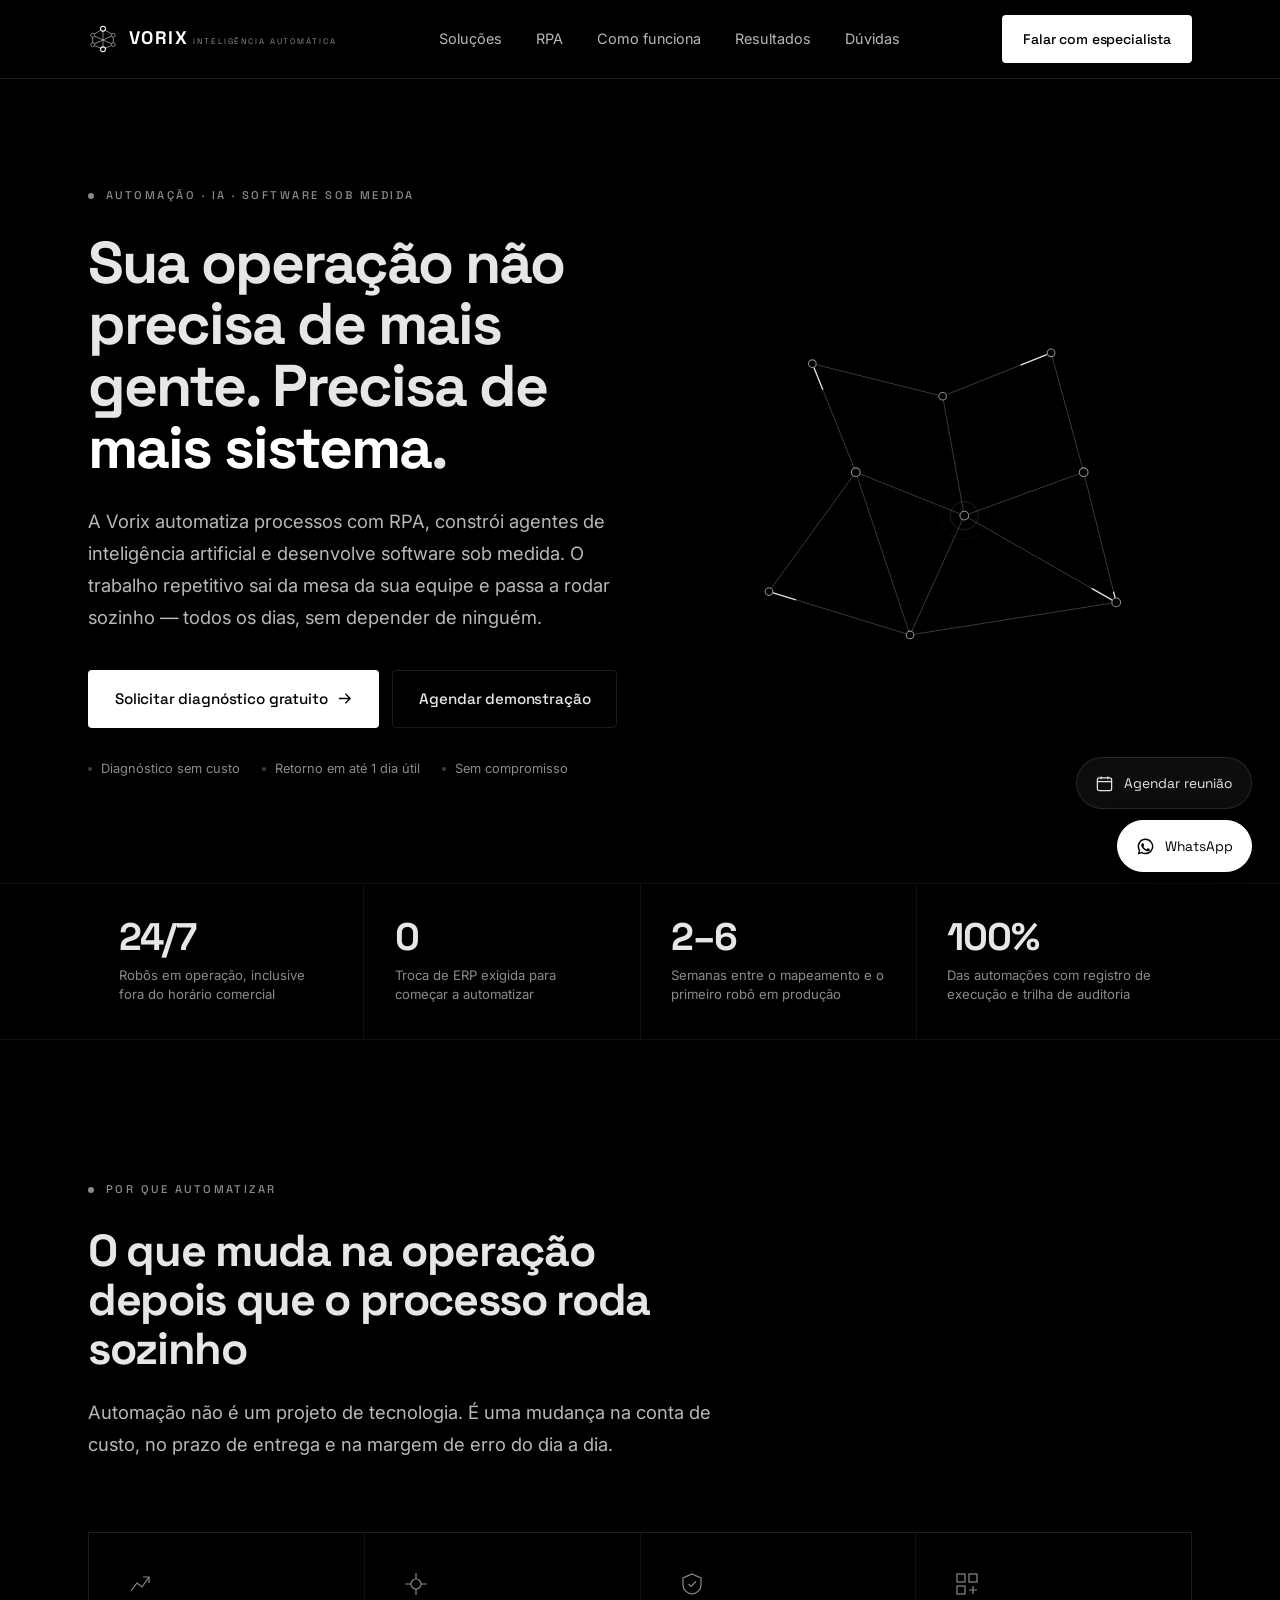
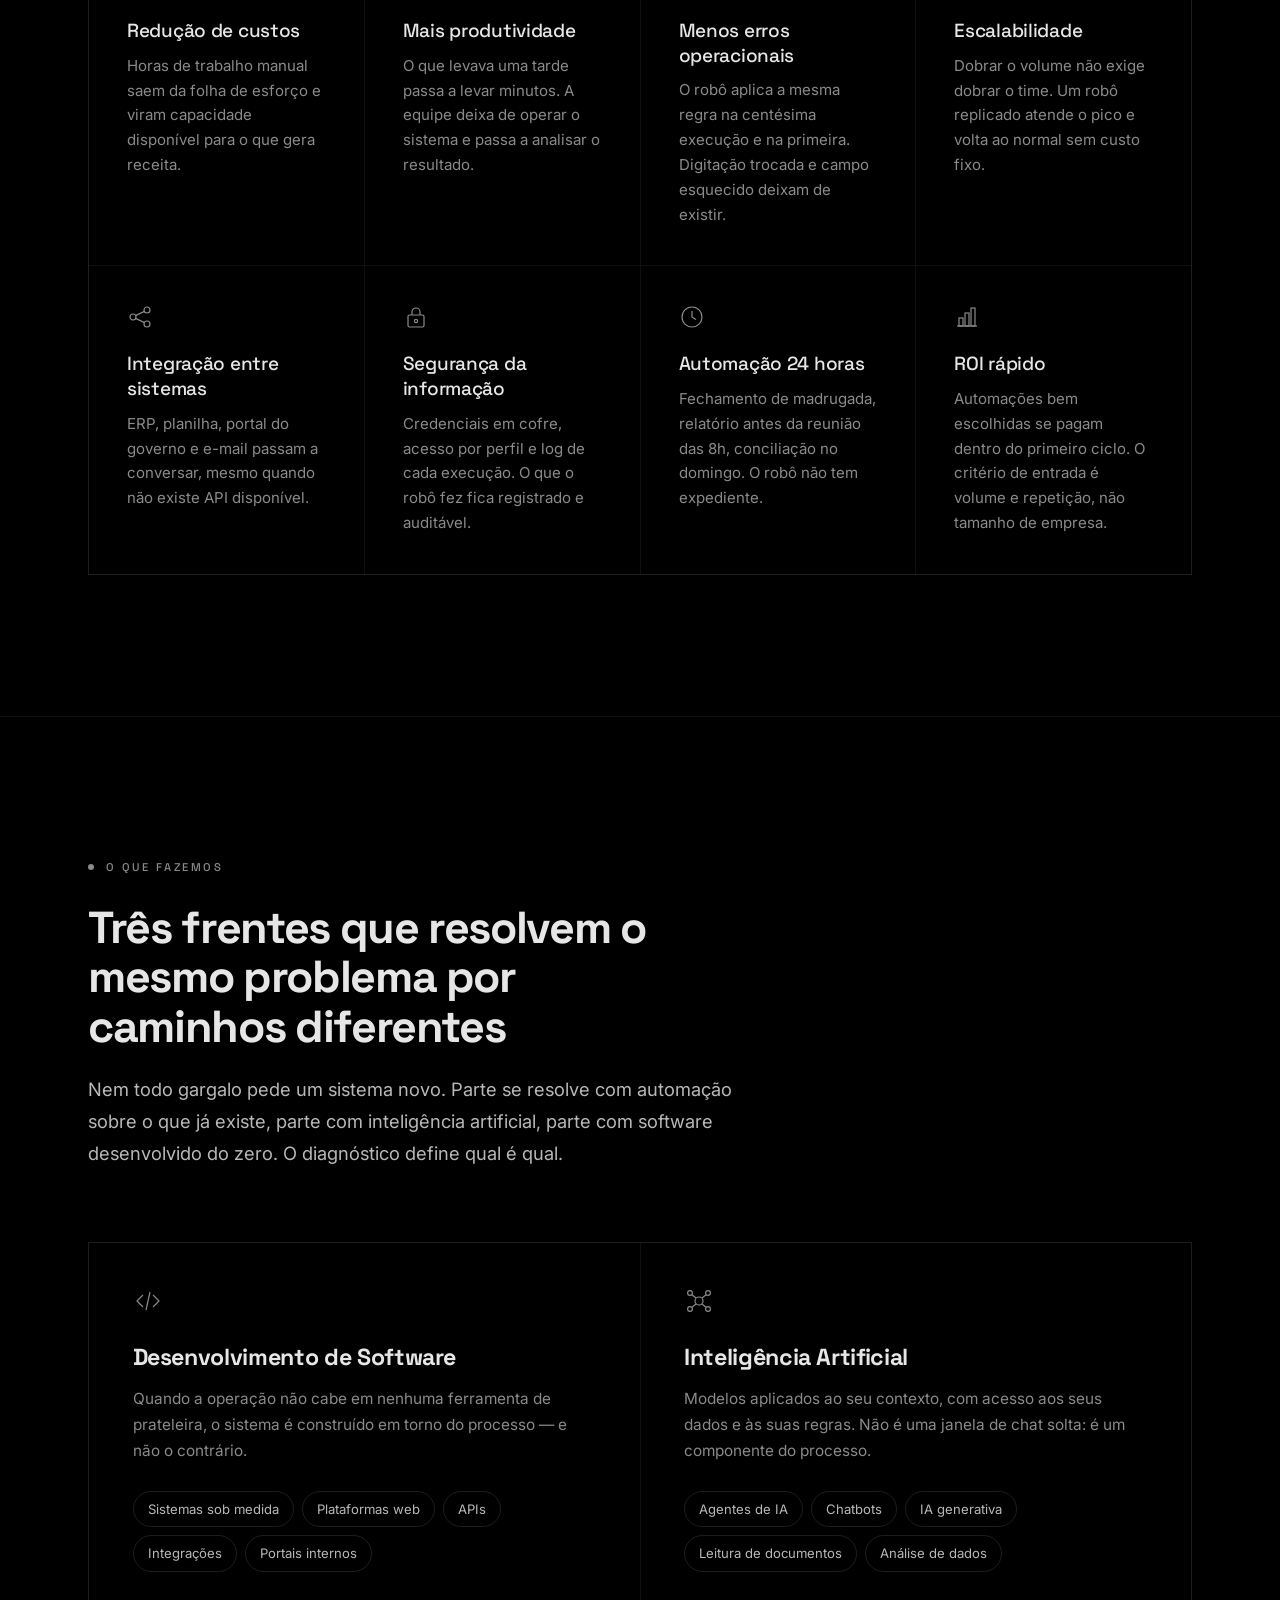
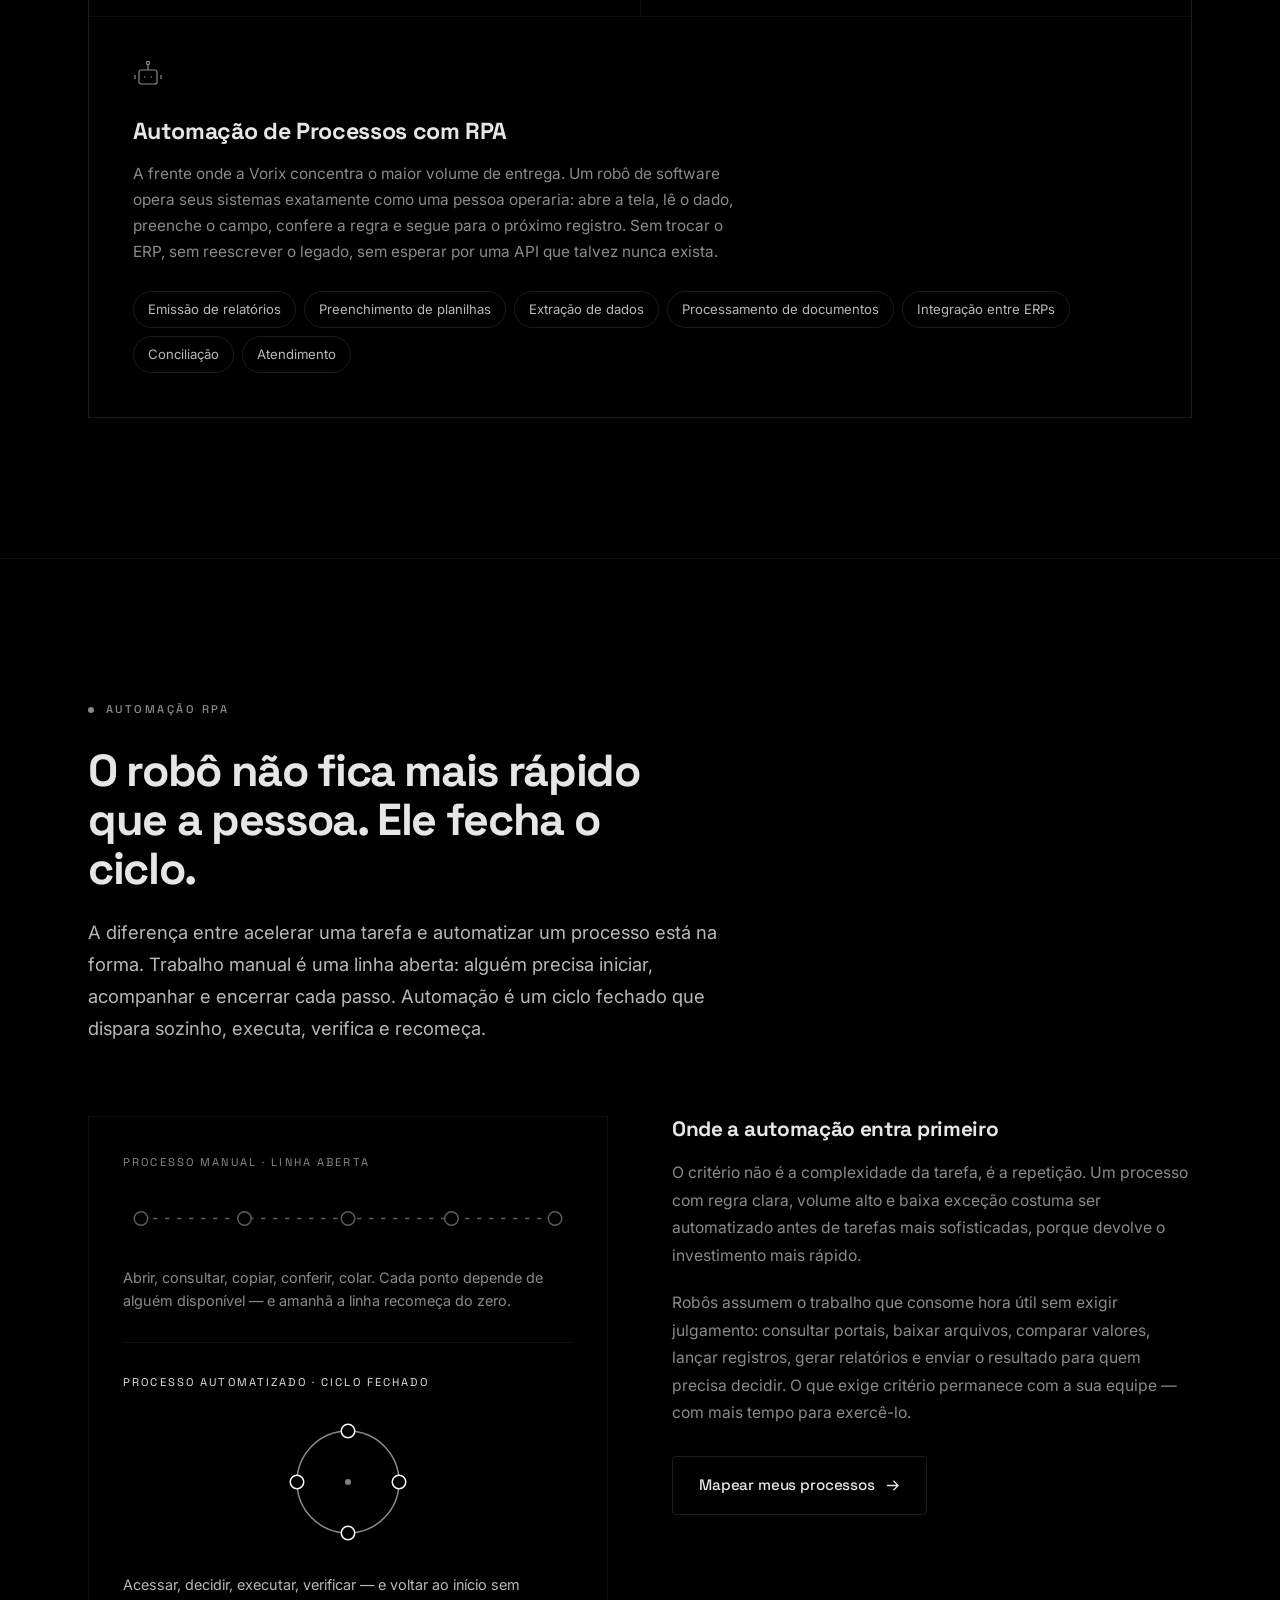
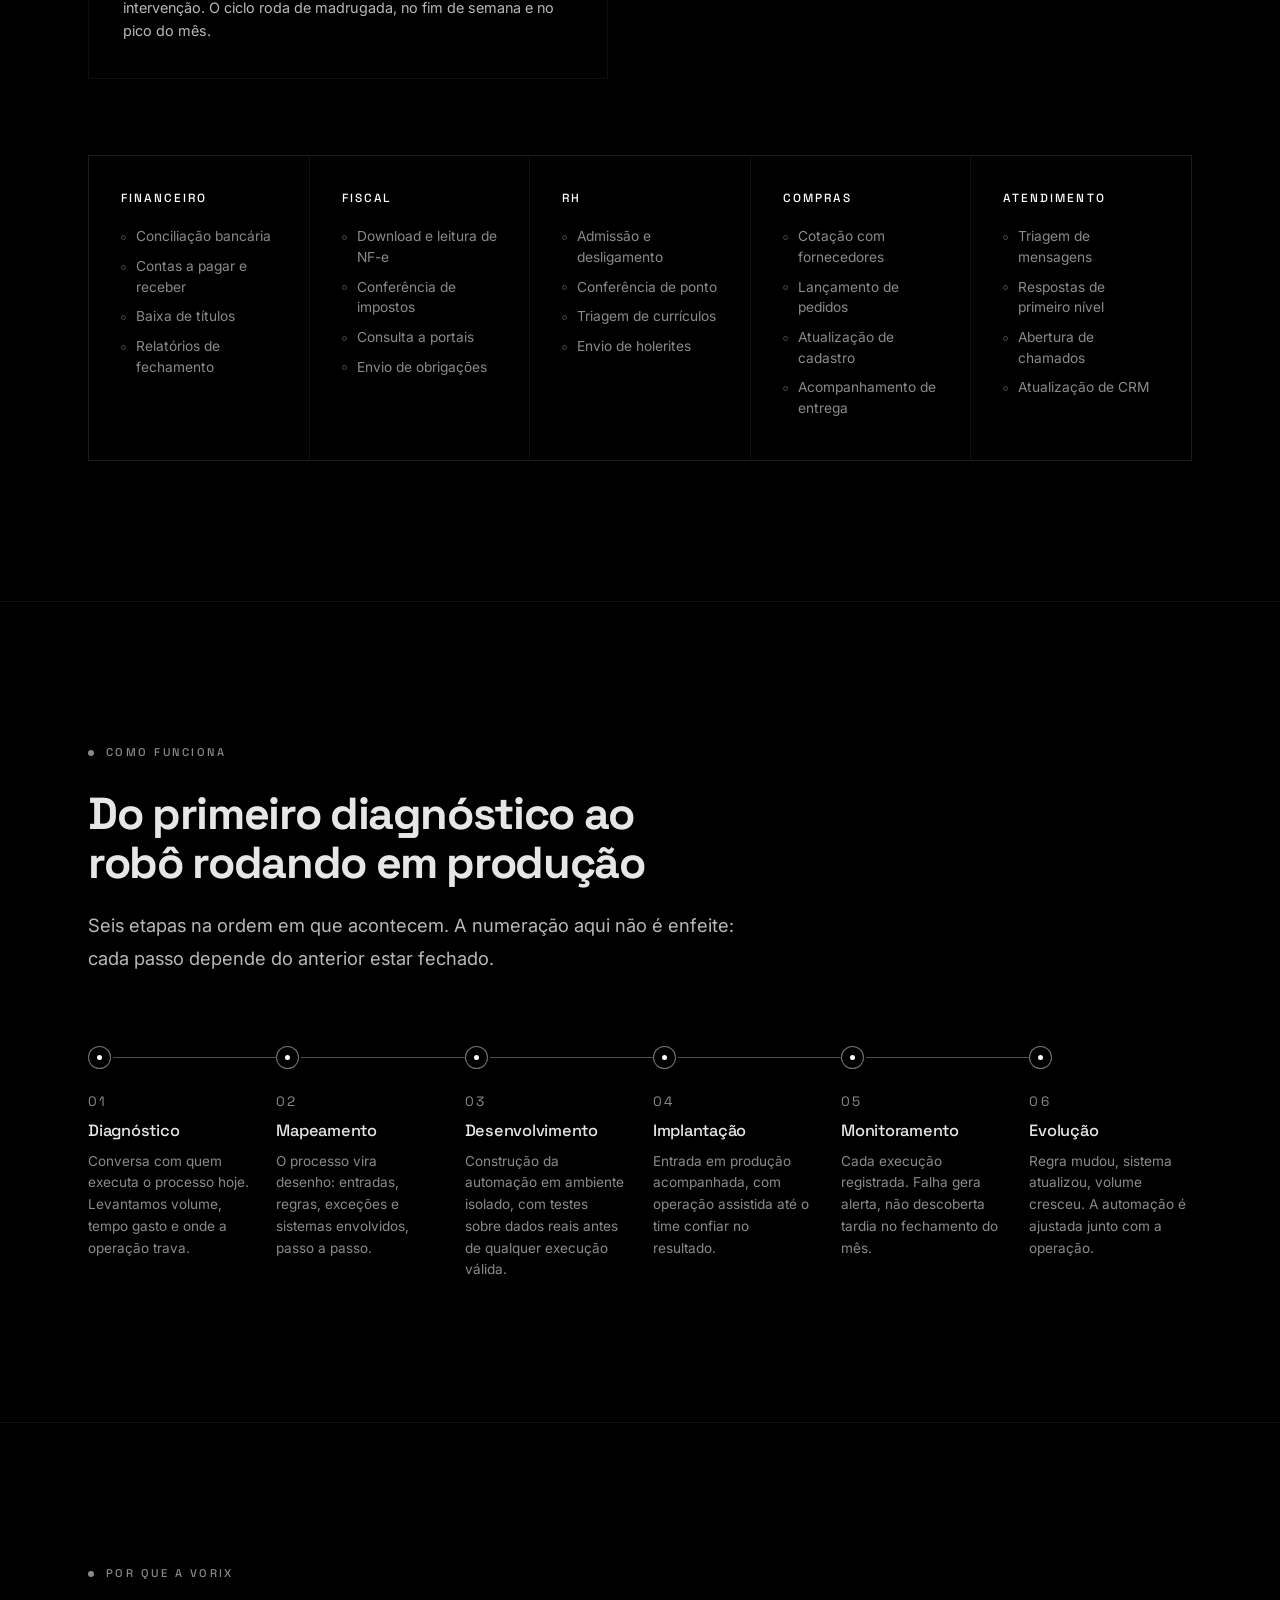
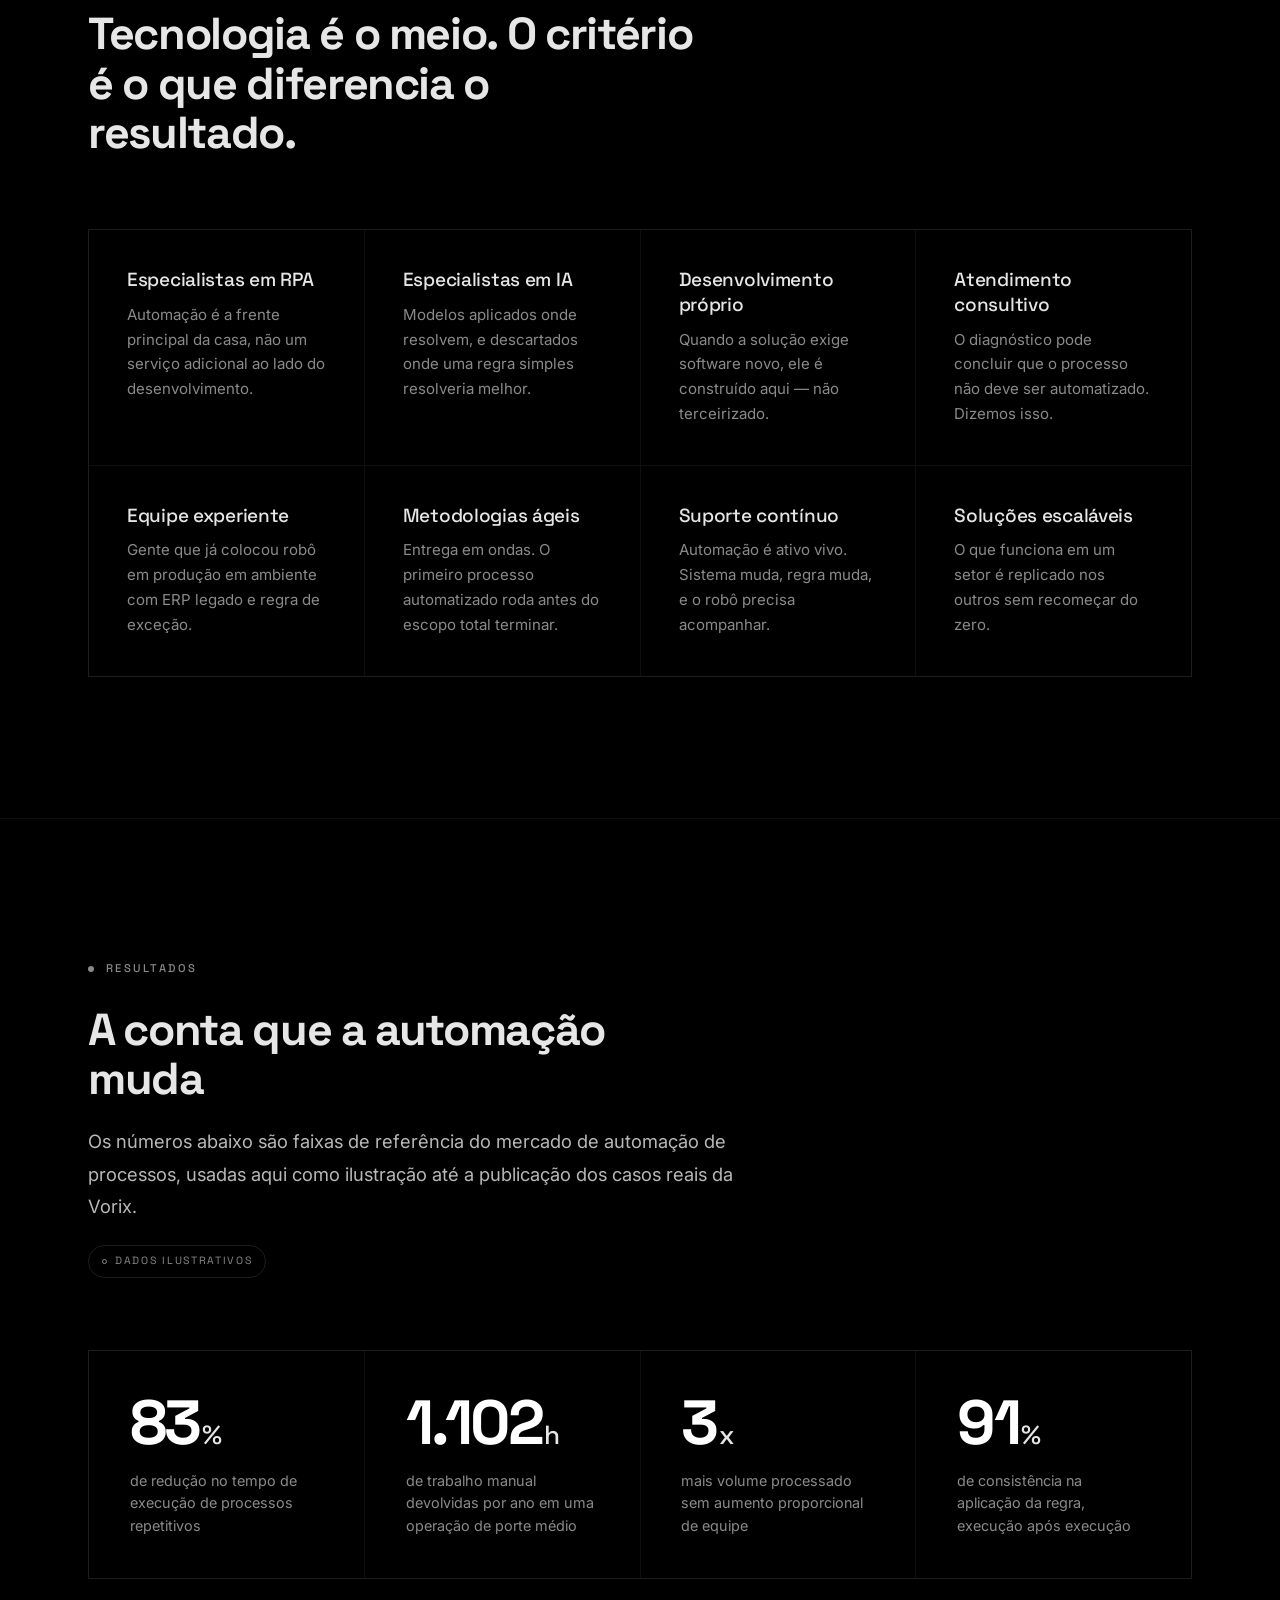
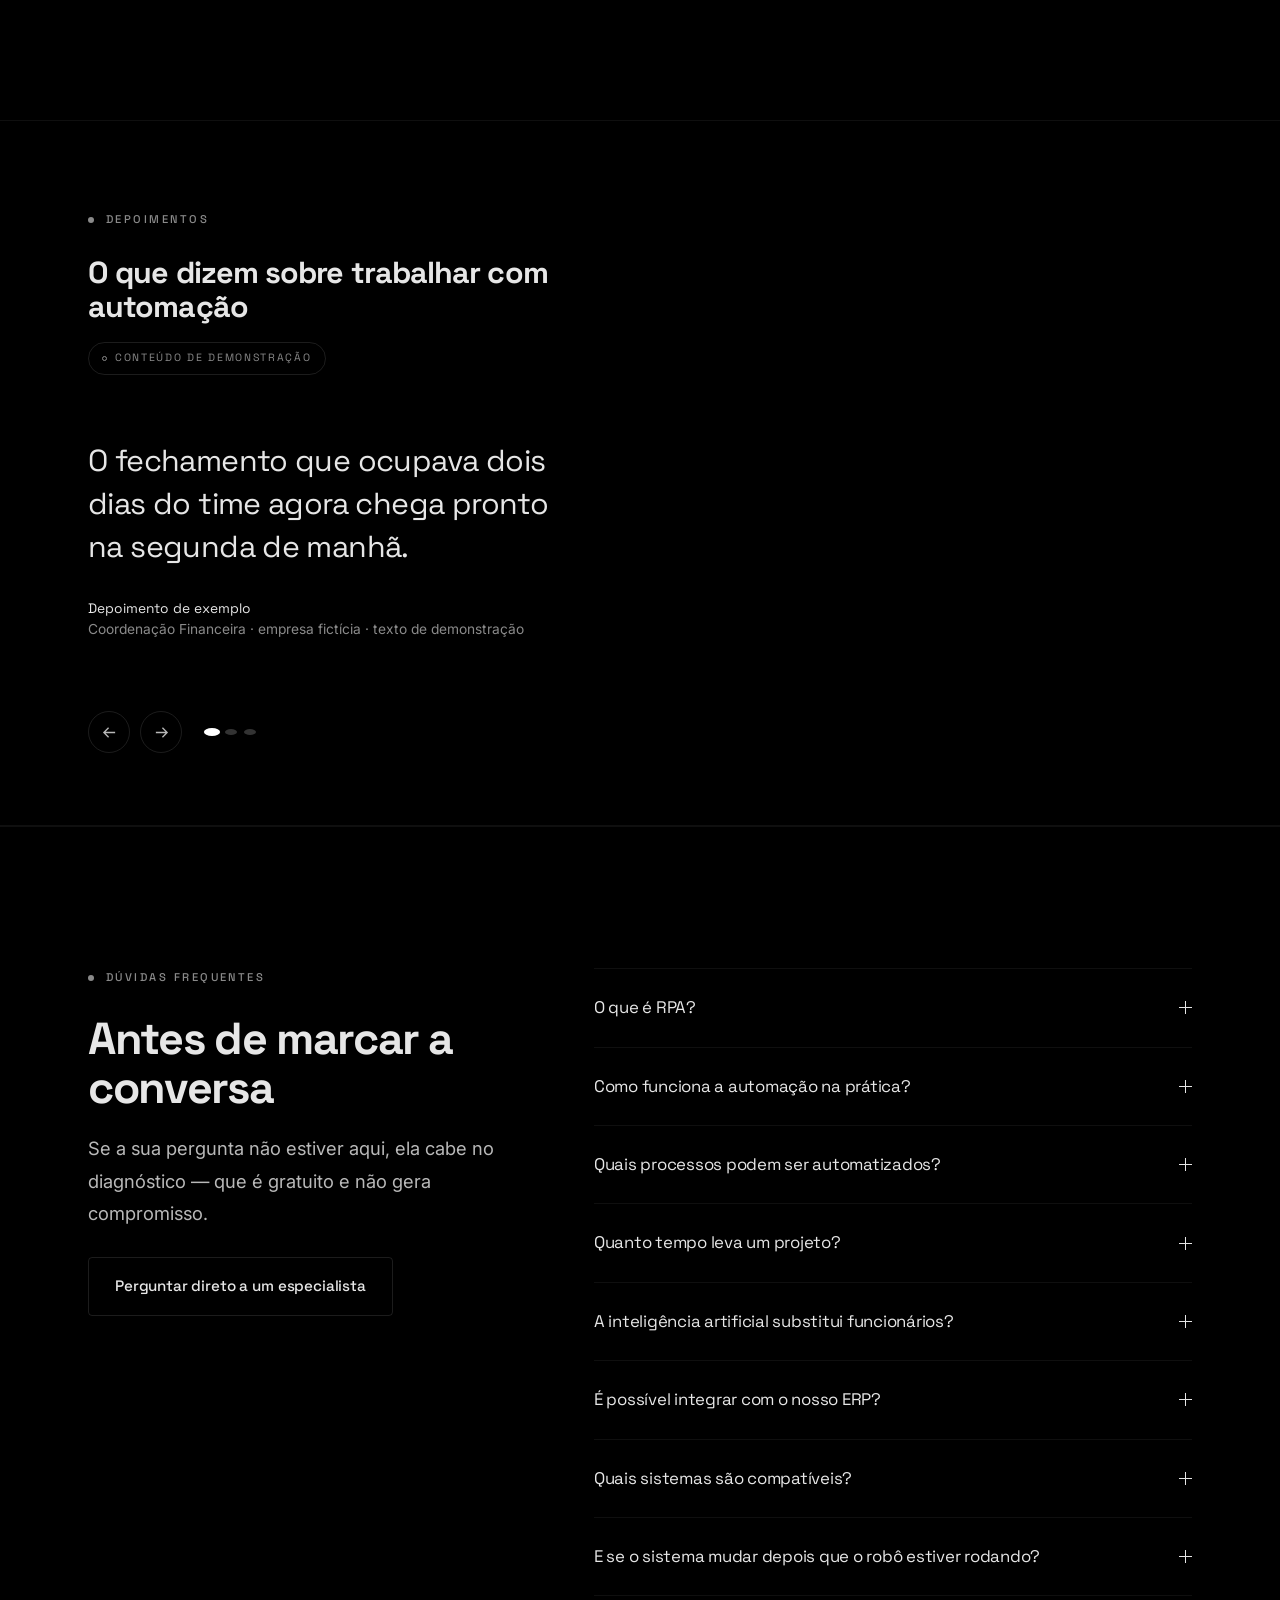
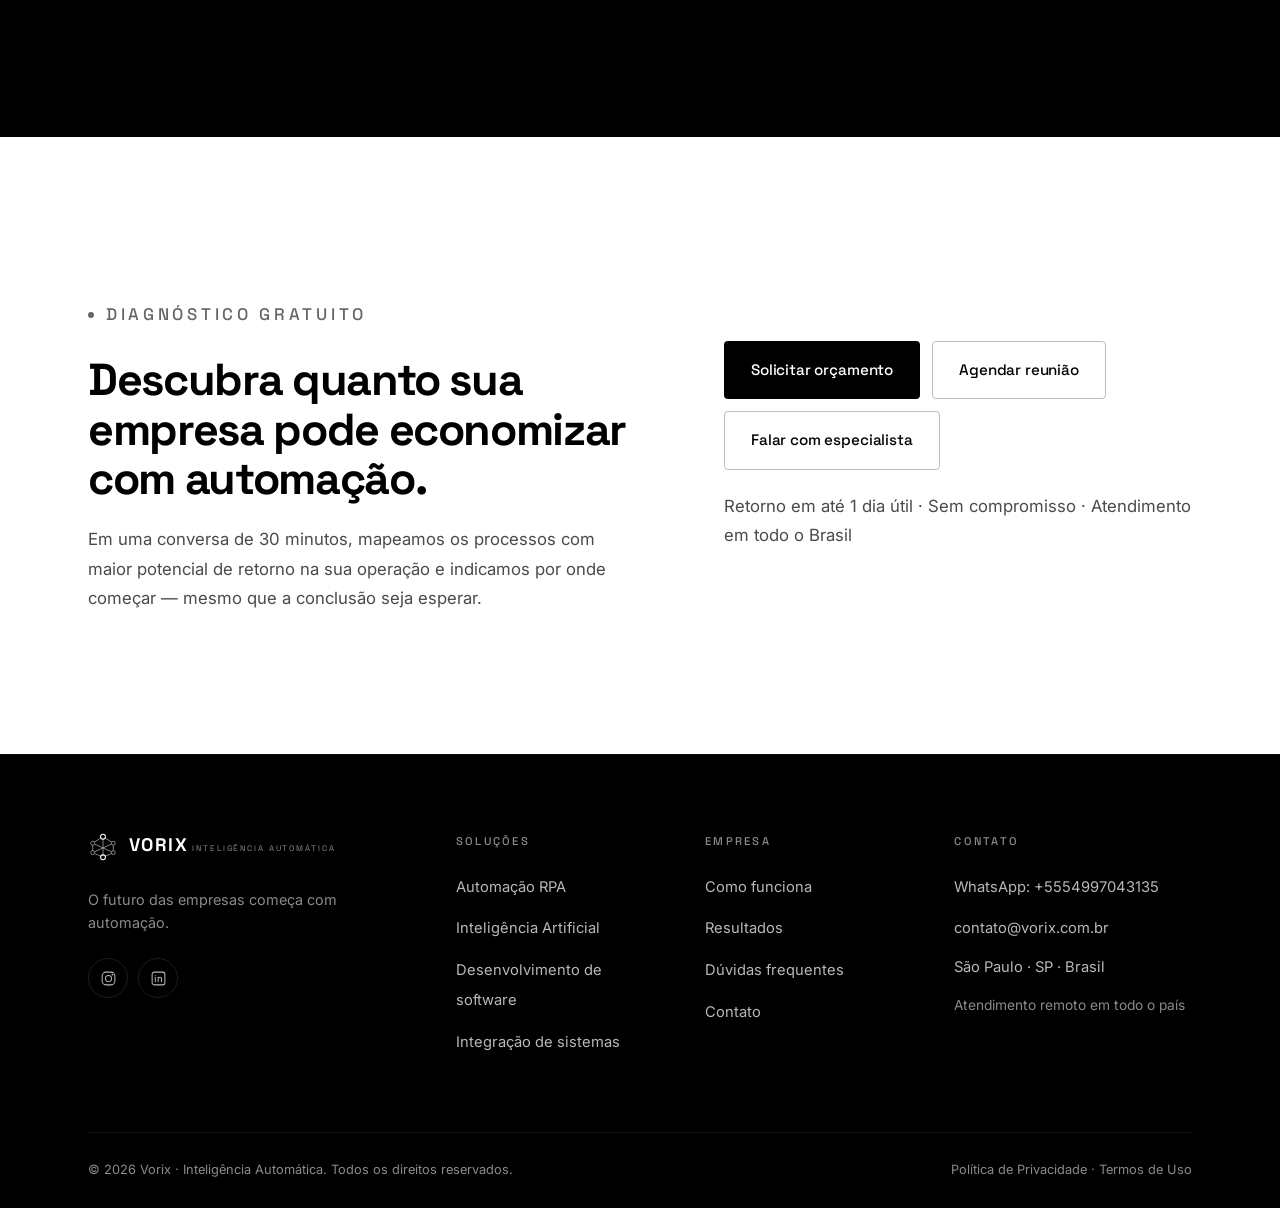
==== commit 61386834: "Att -  Todos o mesmo contato" ====
--- a/index.html
+++ b/index.html
@@ -630,7 +630,7 @@
       <div>
         <h4>Contato</h4>
         <ul>
-          <li><a href="https://wa.me/5500000000000">WhatsApp: (00) 00000-0000</a></li>
+          <li><a href="https://wa.me/5554997043135">WhatsApp: +5554997043135</a></li>
           <li><a href="mailto:contato@vorix.com.br">contato@vorix.com.br</a></li>
           <li style="color:var(--body);font-size:.92rem">São Paulo · SP · Brasil</li>
           <li style="color:var(--mute);font-size:.86rem">Atendimento remoto em todo o país</li>
@@ -651,7 +651,7 @@
     <svg viewBox="0 0 20 20" fill="none" aria-hidden="true"><rect x="2.5" y="4" width="15" height="13.5" rx="2" stroke="currentColor" stroke-width="1.3"/><path d="M2.5 8h15M6.5 2.5v3M13.5 2.5v3" stroke="currentColor" stroke-width="1.3"/></svg>
     <span>Agendar reunião</span>
   </a>
-  <a class="float float--wa" href="https://wa.me/5500000000000" aria-label="Falar pelo WhatsApp">
+  <a class="float float--wa" href="https://wa.me/5554997043135" aria-label="Falar pelo WhatsApp">
     <svg viewBox="0 0 20 20" fill="currentColor" aria-hidden="true"><path d="M10 1.7a8.24 8.24 0 0 0-7.06 12.5L1.7 18.3l4.22-1.2A8.24 8.24 0 1 0 10 1.7Zm0 1.55a6.7 6.7 0 1 1-3.46 12.42l-.25-.15-2.5.71.72-2.44-.16-.26A6.7 6.7 0 0 1 10 3.25Zm-3.1 3.3c-.15 0-.4.06-.6.29-.21.23-.79.77-.79 1.87s.81 2.17.92 2.32c.11.15 1.57 2.5 3.86 3.4 1.9.75 2.29.6 2.7.56.41-.04 1.33-.54 1.52-1.07.19-.53.19-.98.13-1.07-.06-.1-.21-.15-.44-.27-.23-.11-1.33-.65-1.54-.73-.2-.07-.36-.11-.51.12-.15.23-.58.72-.71.87-.13.15-.26.17-.49.06-.23-.12-.96-.35-1.83-1.13-.68-.6-1.13-1.34-1.26-1.57-.13-.23-.02-.35.1-.47.1-.1.23-.27.34-.4.11-.14.15-.23.23-.39.08-.15.04-.29-.02-.4-.06-.12-.51-1.23-.7-1.68-.18-.44-.37-.38-.51-.39h-.4Z"/></svg>
     <span>WhatsApp</span>
   </a>
